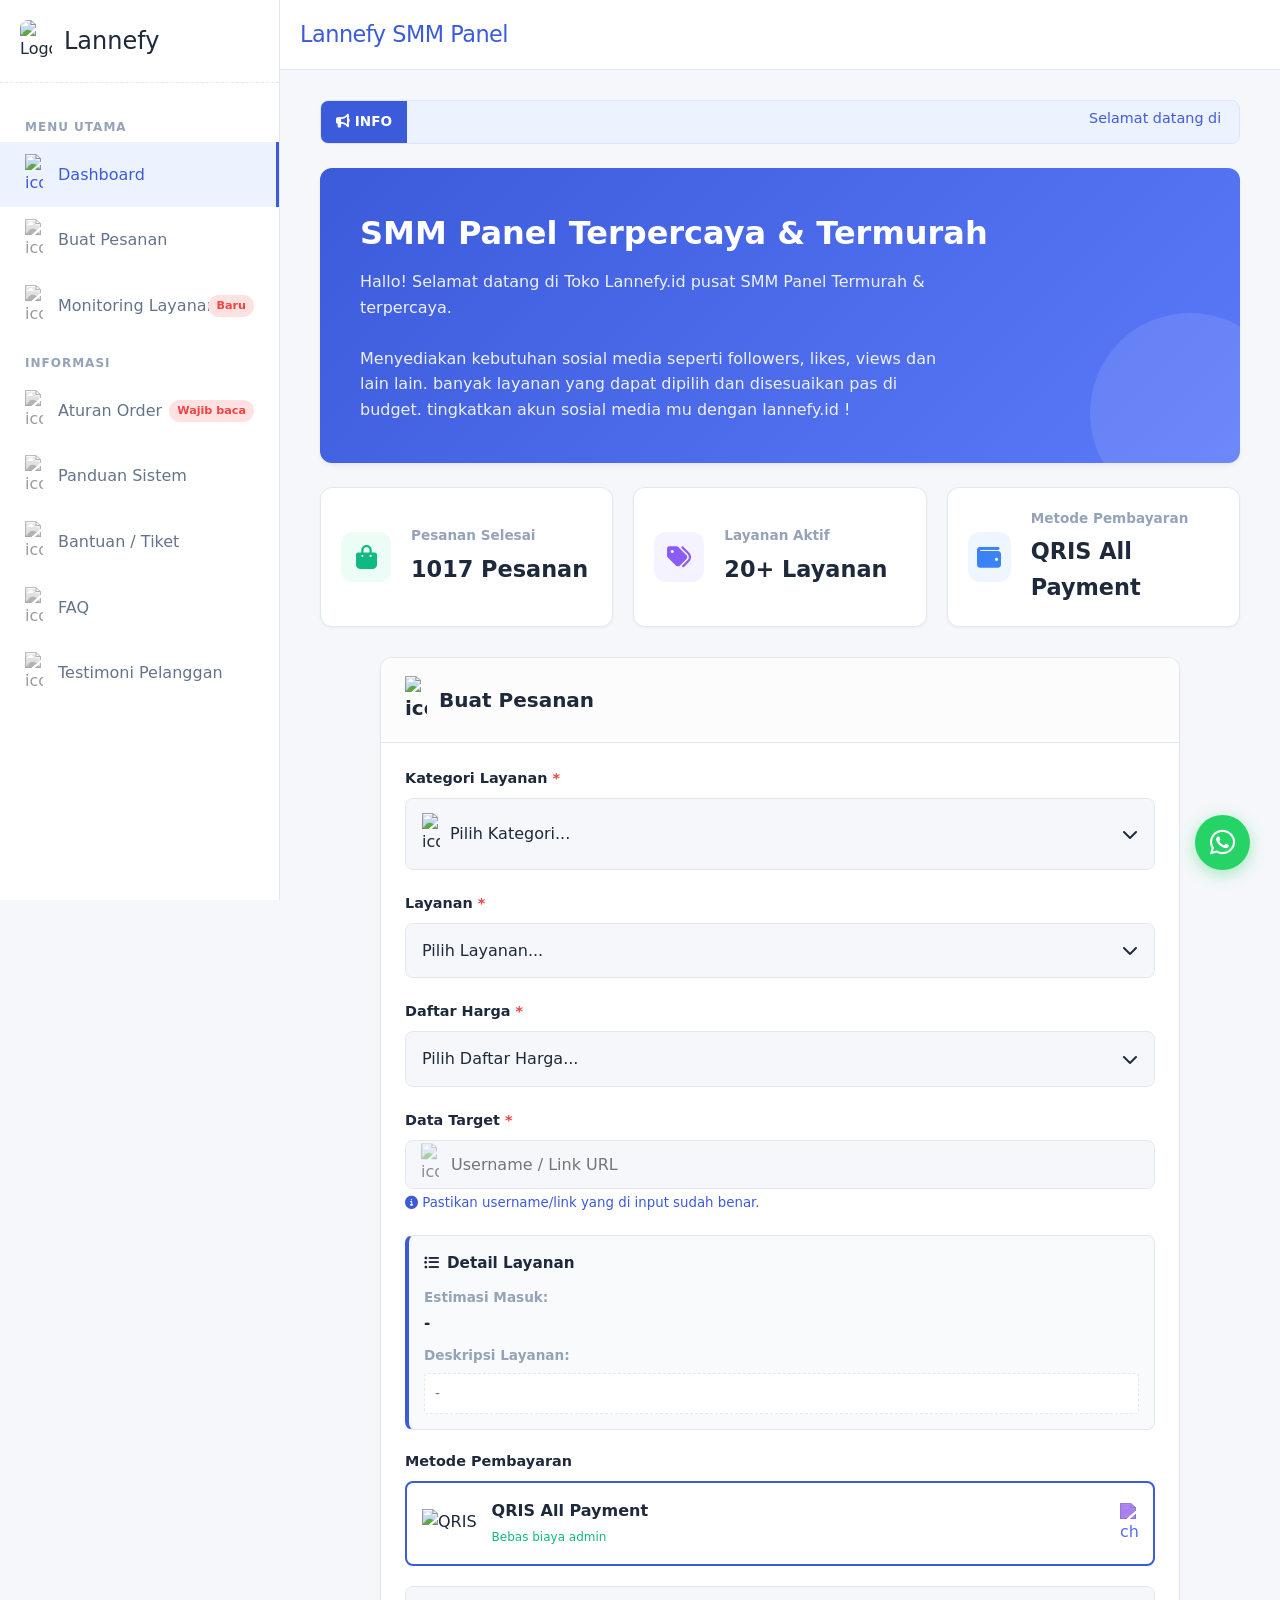
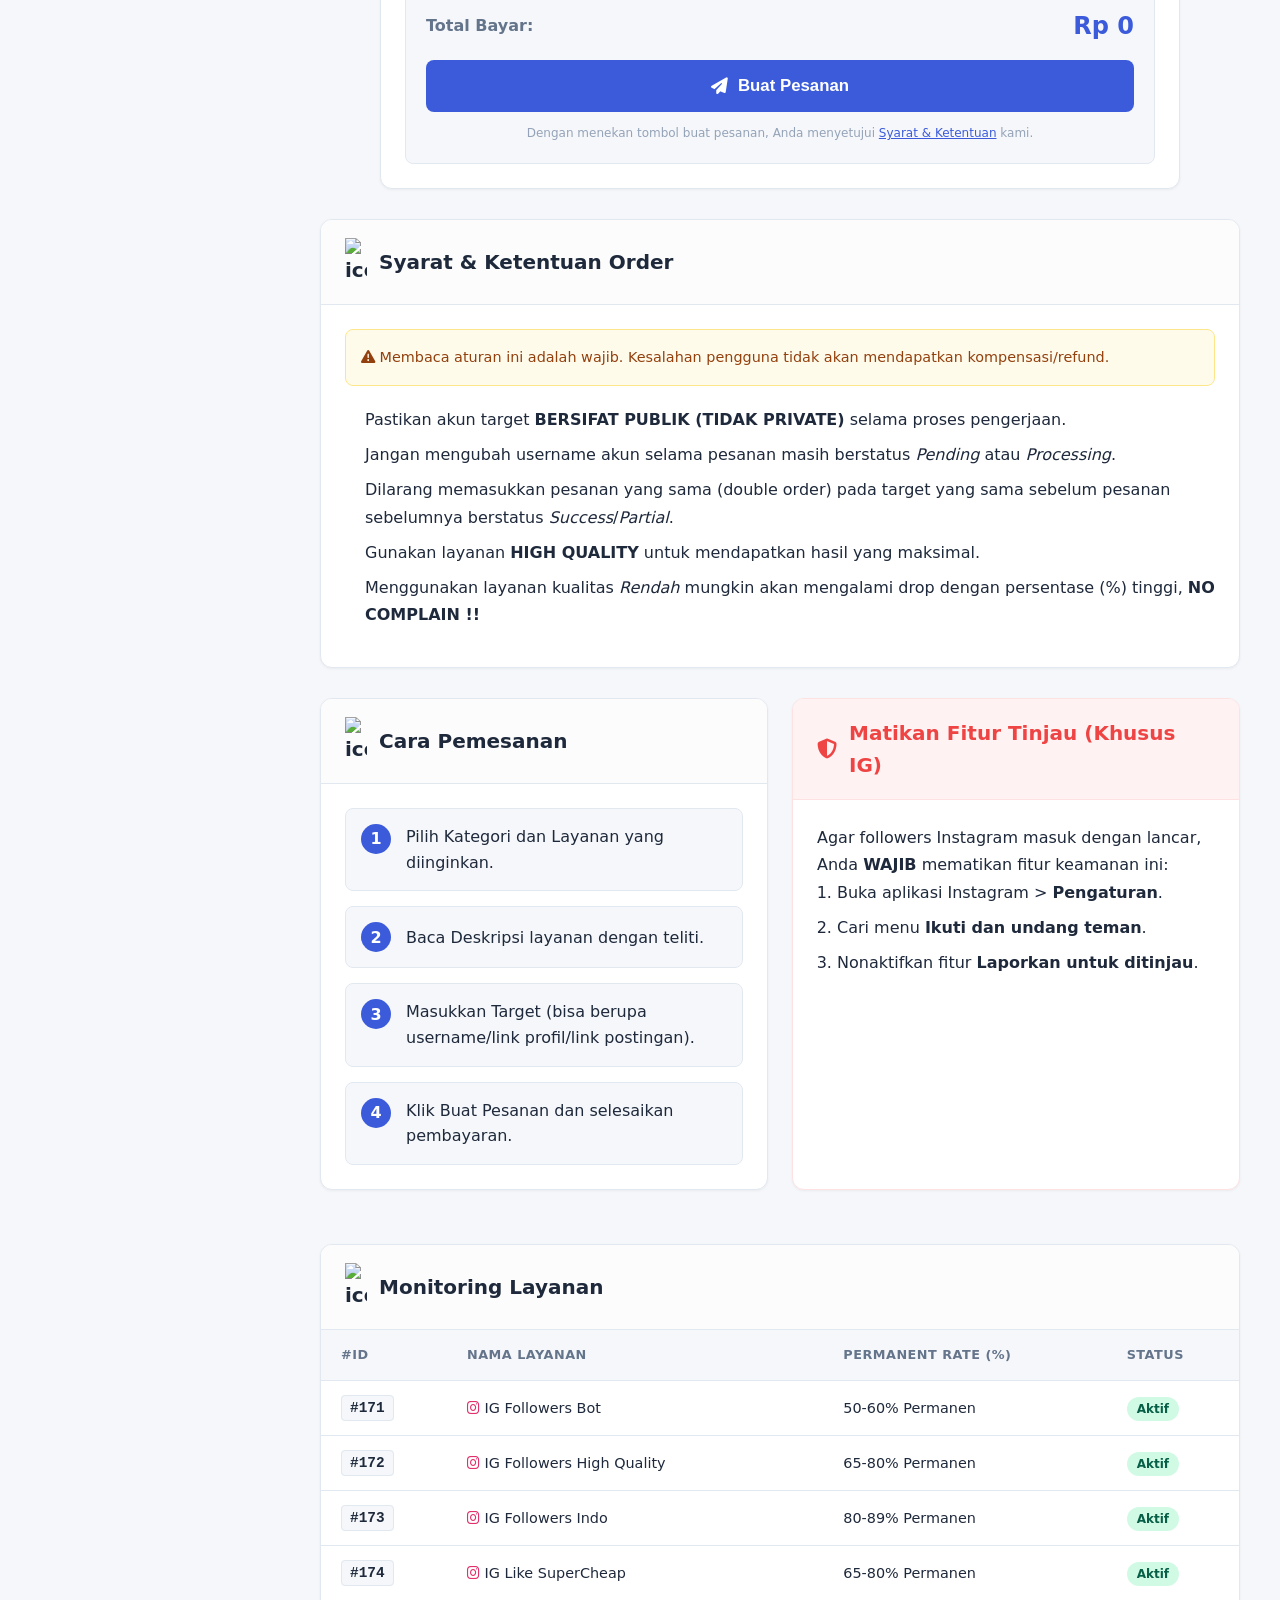
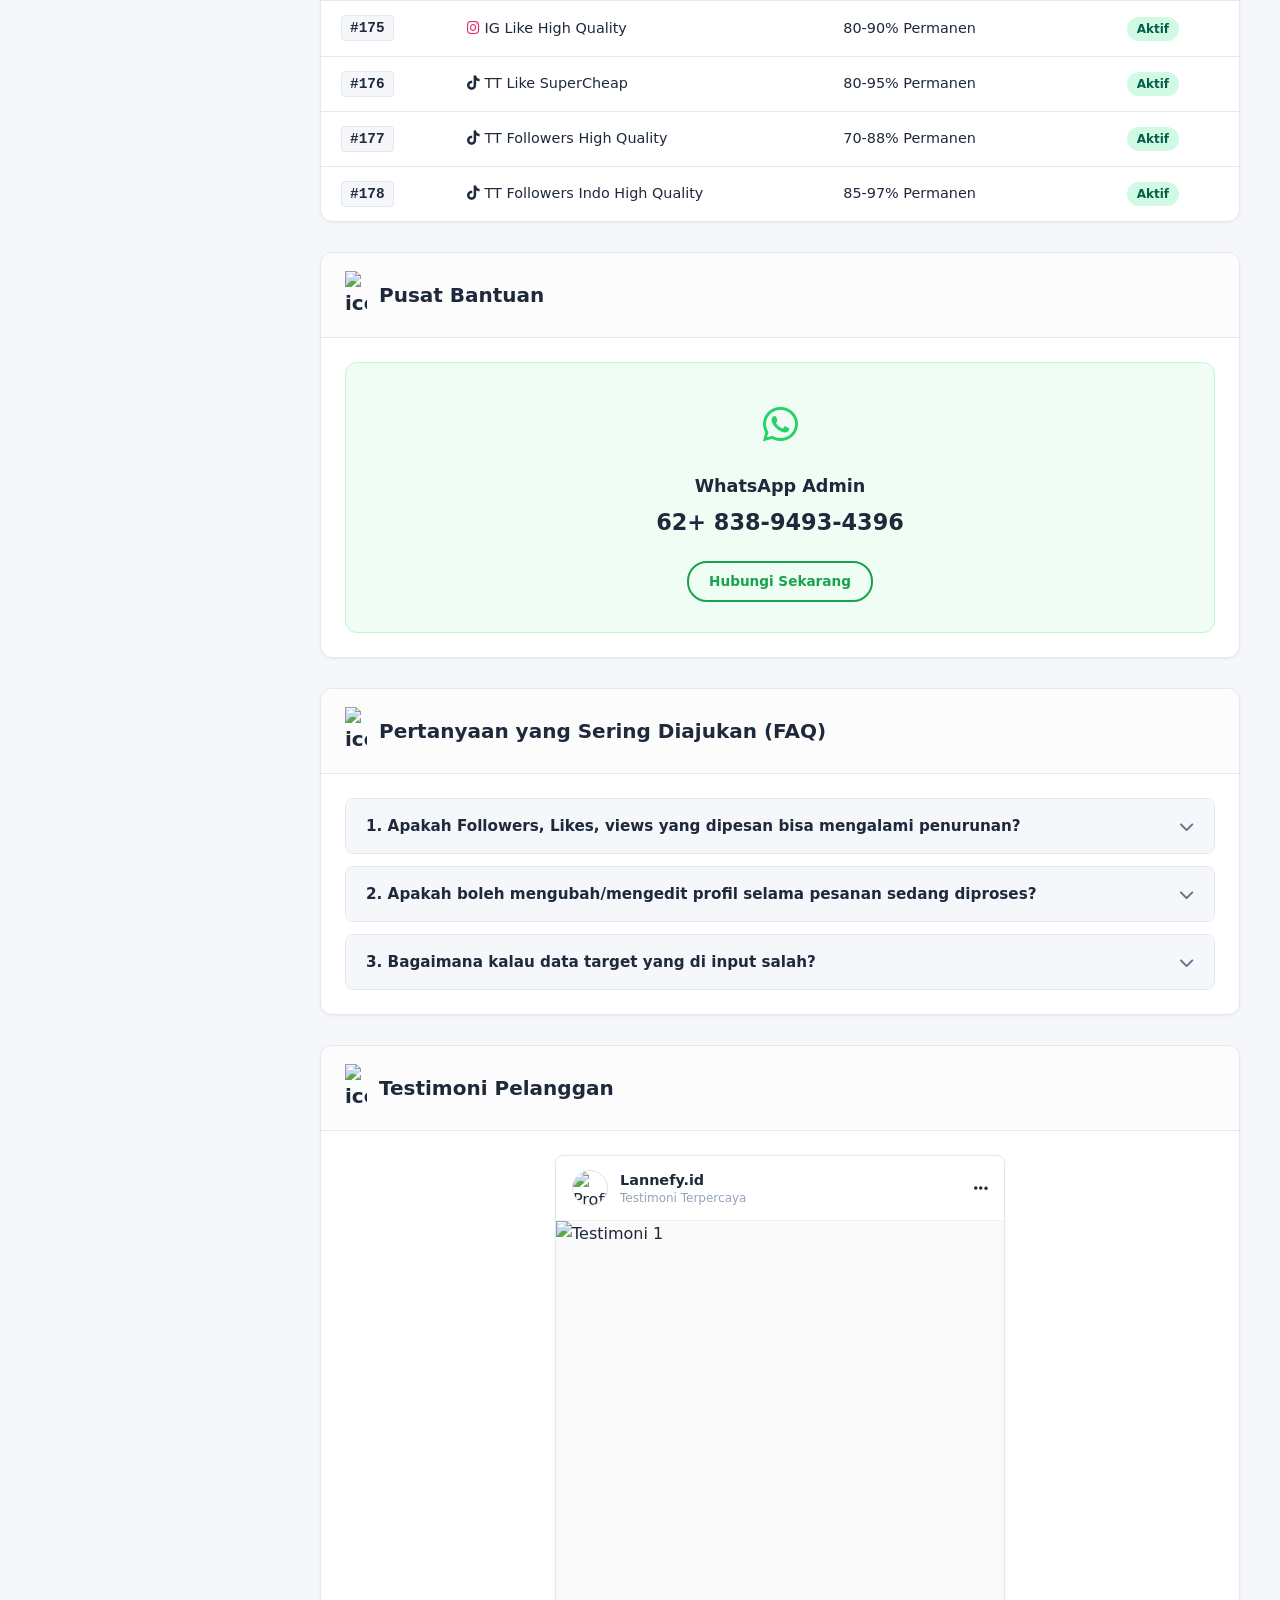
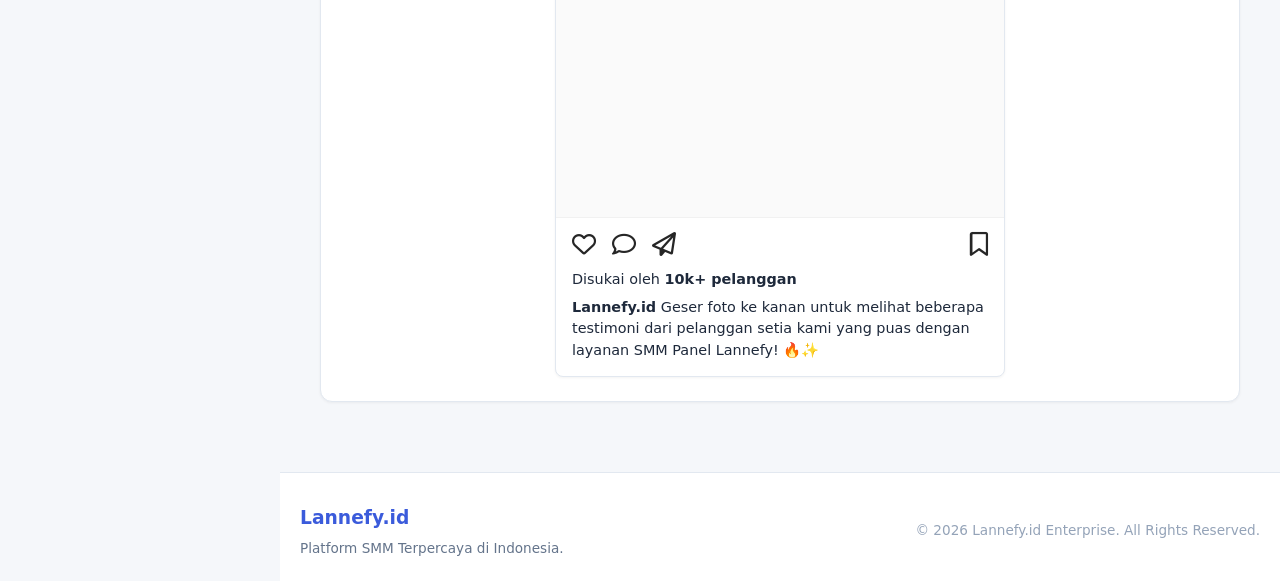
==== index.html @ fb316be9 "Add files via upload" ====
<!DOCTYPE html>
<html lang="id">
<head>
    <meta charset="UTF-8">
    <meta name="viewport" content="width=device-width, initial-scale=1.0">
    
    <title>Lannefy.id — SMM Panel Termurah & Tercepat untuk Social Media</title>
    <meta name="title" content="Lannefy.id — SMM Panel Termurah & Tercepat untuk Social Media">
    <meta name="description" content="Tingkatkan kredibilitas media sosialmu dengan Lannefy.id. Layanan SMM Panel tercepat dan termurah untuk followers, likes, dan optimasi akun secara instan.">
    <meta name="keywords" content="SMM Panel, Lannefy, Lannefy.id, Beli Followers, Jasa sosmed, jasa tambah followers, SMM murah Indonesia">
    <meta name="robots" content="index, follow">
    <meta name="author" content="Lannefy.id">

    <meta property="og:type" content="website">
    <meta property="og:url" content="https://lannefy.id/">
    <meta property="og:title" content="Lannefy.id — Solusi Optimasi Media Sosial">
    <meta property="og:description" content="Layanan SMM Panel termurah dan tercepat. Proses instan untuk kebutuhan followers dan insight sosial media kamu.">
    <meta property="og:image" content="lannefy.png">

    <meta property="twitter:card" content="summary_large_image">
    <meta property="twitter:url" content="https://lannefy.id/">
    <meta property="twitter:title" content="Lannefy.id — Solusi Optimasi Media Sosial">
    <meta property="twitter:description" content="Layanan SMM Panel termurah dan tercepat untuk followers dan likes.">
    <meta property="twitter:image" content="lannefy.png">

    <link rel="stylesheet" href="css1.css">
    <link rel="stylesheet" href="css2.css">
    <link rel="stylesheet" href="css3.css">
    <link rel="stylesheet" href="css4.css">
    <link rel="stylesheet" href="css5.css">
    <link rel="stylesheet" href="https://cdnjs.cloudflare.com/ajax/libs/font-awesome/6.4.0/css/all.min.css">
    
    <link rel="icon" type="image/png" href="lannefy.png">
</head>
<body>

    <div class="sidebar-overlay" id="sidebarOverlay"></div>
    <div id="toastContainer" class="toast-container"></div>

    <a href="https://wa.me/6283894934396" class="floating-wa" target="_blank">
        <i class="fab fa-whatsapp"></i>
    </a>

    <header class="main-header">
        <div class="header-left">
            <img src="pict/hamburger.png" alt="Menu" class="menu-toggle" id="menuToggle">
            <span class="logo-text">Lannefy SMM Panel</span>
        </div>
        </header>

    <aside class="sidebar" id="sidebar">
        <div class="sidebar-header">
            <div class="brand">
                <img src="pict/logo.png" alt="Logo" class="sidebar-logo">
                <span class="sidebar-title">Lannefy</span>
            </div>
            <button class="close-sidebar" id="closeSidebar">&times;</button>
        </div>
        
        <nav class="sidebar-nav">
            <div class="nav-label">MENU UTAMA</div>
            <ul>
                <li><a href="#dashboard" class="active"><img src="pict/home.png" alt="icon"> Dashboard</a></li>
                <li><a href="#price"><img src="pict/pricelist.png" alt="icon"> Buat Pesanan</a></li>
                <li><a href="#monitor"><img src="pict/monitor.png" alt="icon"> Monitoring Layanan<span class="nav-badge new">Baru</span> </a></li>
            </ul>
            
            <div class="nav-label">INFORMASI</div>
            <ul>
                <li><a href="#aturan"><img src="pict/aturan.png" alt="icon"> Aturan Order  <span class="nav-badge new">Wajib baca</span></a></li>
                <li><a href="#panduan"><img src="pict/panduan.png" alt="icon"> Panduan Sistem</a></li>
                <li><a href="#kontak"><img src="pict/kontak.png" alt="icon"> Bantuan / Tiket</a></li>
                <li><a href="#faq"><img src="pict/faq.png" alt="icon"> FAQ</a></li>
<li><a href="#testi"><img src="pict/testi.png" alt="icon"> Testimoni Pelanggan</a></li>

            </ul>
        </nav>
    </aside>

    <main class="main-container">

        <section id="dashboard" class="content-section card-appear">
            <div class="news-ticker">
                <div class="ticker-label"><i class="fas fa-bullhorn"></i> INFO</div>
                <div class="ticker-content">
                    <marquee behavior="scroll" direction="left" scrollamount="5">
                        Selamat datang di Lannefy.id! Pusat SMM Panel dengan harga termurah dan kualitas terbaik!
                    </marquee>
                </div>
            </div>

            <div class="hero-dashboard">
                <div class="hero-text">
                    <h1>SMM Panel Terpercaya & Termurah</h1>
                    <p>Hallo! Selamat datang di Toko Lannefy.id pusat SMM Panel Termurah & terpercaya.</p>
                    <br>
                        <p> Menyediakan kebutuhan sosial media seperti followers, likes, views dan lain lain. banyak layanan yang dapat dipilih dan disesuaikan pas di budget. tingkatkan akun sosial media mu dengan lannefy.id ! 
                    </p>
                </div>
            </div>

            <div class="dashboard-stats">
                <div class="stat-card green">
                    <div class="stat-icon"><i class="fas fa-shopping-bag"></i></div>
                    <div class="stat-info"><p>Pesanan Selesai</p><h3>1017 Pesanan</h3></div>
                </div>
                <div class="stat-card purple">
                    <div class="stat-icon"><i class="fas fa-tags"></i></div>
                    <div class="stat-info"><p>Layanan Aktif</p><h3>20+ Layanan</h3></div>
                </div>
                                <div class="stat-card blue">
                    <div class="stat-icon"><i class="fas fa-wallet"></i></div>
                    <div class="stat-info"><p>Metode Pembayaran</p><h3>QRIS All Payment</h3></div>
                </div>
            </div>
        </section>

        <section id="price" class="content-section">
            <div class="order-grid">
                <div class="order-form-container card">
                    <div class="card-header">
                        <h2><img src="pict/pricelist.png" alt="icon"> Buat Pesanan</h2>
                    </div>
                    
                    <form id="orderForm" class="card-body">
                        <div class="form-group">
                            <label>Kategori Layanan <span class="required">*</span></label>
                            <div class="custom-dropdown" id="categoryDropdown">
                                <div class="dropdown-selected">
                                    <span><img src="pict/option.png" alt="icon"> Pilih Kategori...</span>
                                    <i class="fas fa-chevron-down"></i>
                                </div>
                                <div class="dropdown-options" id="categoryOptions"></div>
                            </div>
                        </div>

                        <div class="form-group" id="serviceGroup">
                            <label>Layanan <span class="required">*</span></label>
                            <div class="custom-dropdown" id="serviceDropdown">
                                <div class="dropdown-selected">
                                    <span>Pilih Layanan...</span>
                                    <i class="fas fa-chevron-down"></i>
                                </div>
                                <div class="dropdown-options" id="serviceOptions"></div>
                            </div>
                        </div>

                        <div class="form-group" id="packageGroup">
                            <label>Daftar Harga <span class="required">*</span></label>
                            <div class="custom-dropdown" id="packageDropdown">
                                <div class="dropdown-selected">
                                    <span>Pilih Daftar Harga...</span>
                                    <i class="fas fa-chevron-down"></i>
                                </div>
                                <div class="dropdown-options" id="packageOptions"></div>
                            </div>
                        </div>

                        <div class="form-group" id="targetGroup">
                            <label>Data Target <span class="required">*</span></label>
                            <div class="input-icon-wrapper">
                                <img src="pict/username.png" alt="icon">
                                <input type="text" id="targetInput" placeholder="Username / Link URL" autocomplete="off">
                            </div>
                            <small class="helper-text text-primary"><i class="fas fa-info-circle"></i> Pastikan username/link yang di input sudah benar.</small>
                        </div>

                        <div class="service-info-box" id="serviceInfoBox">
                            <h4><i class="fas fa-list-ul"></i> Detail Layanan</h4>
                            <div class="info-grid">
                                <div class="info-item full-width"><span>Estimasi Masuk:</span> <strong id="infoEst">-</strong></div>
                                <div class="info-item full-width">
                                    <span>Deskripsi Layanan:</span>
                                    <p id="infoDesc">-</p>
                                </div>
                            </div>
                        </div>

                        <div class="form-group" id="paymentGroup">
                            <label>Metode Pembayaran</label>
                            <div class="payment-method selected">
                                <div class="pm-left">
                                    <img src="pict/qris.png" alt="QRIS" class="qris-logo">
                                    <div>
                                        <span class="pm-title">QRIS All Payment</span>
                                        <span class="pm-desc"> Bebas biaya admin </span>
                                    </div>
                                </div>
                                <img src="pict/cek.png" alt="checked" class="check-icon">
                            </div>
                        </div>

                        <div class="checkout-summary" id="submitGroup">
                            <div class="summary-row">
                                <span>Total Bayar:</span>
                                <h3 id="totalPayText" class="text-primary">Rp 0</h3>
                            </div>
                            <button type="submit" class="btn-primary mt-15">
                                <i class="fas fa-paper-plane"></i> Buat Pesanan
                            </button>
                            <p class="agreement-text">Dengan menekan tombol buat pesanan, Anda menyetujui <a href="#aturan">Syarat & Ketentuan</a> kami.</p>
                        </div>
                    </form>
                </div>
            </div>
        </section>


        <section id="aturan" class="content-section">
            <div class="card">
                <div class="card-header">
                    <h2><img src="pict/aturan.png" alt="icon"> Syarat & Ketentuan Order</h2>
                </div>
                <div class="card-body content-typography">
                    <div class="alert alert-warning">
                        <i class="fas fa-exclamation-triangle"></i> Membaca aturan ini adalah wajib. Kesalahan pengguna tidak akan mendapatkan kompensasi/refund.
                    </div>
                    <ul>
                        <li>Pastikan akun target <strong>BERSIFAT PUBLIK (TIDAK PRIVATE)</strong> selama proses pengerjaan.</li>
                        <li>Jangan mengubah username akun selama pesanan masih berstatus <em>Pending</em> atau <em>Processing</em>.</li>
                        <li>Dilarang memasukkan pesanan yang sama (double order) pada target yang sama sebelum pesanan sebelumnya berstatus <em>Success</em>/<em>Partial</em>.</li>
                        <li>Gunakan layanan <strong>HIGH QUALITY</strong> untuk mendapatkan hasil yang maksimal.</li>
                        <li>Menggunakan layanan kualitas <em>Rendah</em> mungkin akan mengalami drop dengan persentase (%) tinggi, <strong>NO COMPLAIN !!</strong></li>
                    </ul>
                </div>
            </div>
        </section>

        <section id="panduan" class="content-section">
            <div class="grid-2">
                <div class="card">
                    <div class="card-header"><h2><img src="pict/panduan.png" alt="icon"> Cara Pemesanan</h2></div>
                    <div class="card-body steps-timeline">
                        <div class="step-item"><div class="step-num">1</div><div class="step-text">Pilih Kategori dan Layanan yang diinginkan.</div></div>
                        <div class="step-item"><div class="step-num">2</div><div class="step-text">Baca Deskripsi layanan dengan teliti.</div></div>
                        <div class="step-item"><div class="step-num">3</div><div class="step-text">Masukkan Target (bisa berupa username/link profil/link postingan).</div></div>
                        <div class="step-item"><div class="step-num">4</div><div class="step-text">Klik Buat Pesanan dan selesaikan pembayaran.</div></div>
                    </div>
                </div>

                <div class="card border-danger">
                    <div class="card-header bg-danger-light"><h2 class="text-danger"><i class="fas fa-shield-alt"></i> Matikan Fitur Tinjau (Khusus IG)</h2></div>
                    <div class="card-body content-typography">
                        <p>Agar followers Instagram masuk dengan lancar, Anda <strong>WAJIB</strong> mematikan fitur keamanan ini:</p>
                        <ol>
                            <li>Buka aplikasi Instagram > <strong>Pengaturan</strong>.</li>
                            <li>Cari menu <strong>Ikuti dan undang teman</strong>.</li>
                            <li>Nonaktifkan fitur <strong>Laporkan untuk ditinjau</strong>.</li>
                        </ol>
                    </div>
                </div>
            </div>
        </section>

        <section id="monitor" class="content-section">
            <div class="card table-card">
                <div class="card-header flex-between">
                    <h2><img src="pict/monitor.png" alt="icon"> Monitoring Layanan</h2>
                </div>
                <div class="table-responsive">
                    <table class="table-modern">
                        <thead>
                            <tr><th>#ID</th><th>Nama Layanan</th><th>Permanent Rate (%)</th><th>Status</th></tr>
                        </thead>
                        <tbody>
                            <tr><td><span class="badge-id">#171</span></td><td><i class="fab fa-instagram text-pink"></i> IG Followers Bot</td><td>50-60% Permanen </td><td><span class="badge bg-success">Aktif</span></td></tr>
                            <tr><td><span class="badge-id">#172</span></td><td><i class="fab fa-instagram text-pink"></i> IG Followers High Quality</td><td>65-80% Permanen</td><td><span class="badge bg-success">Aktif</span></td></tr>
                             <tr><td><span class="badge-id">#173</span></td><td><i class="fab fa-instagram text-pink"></i> IG Followers Indo</td><td>80-89% Permanen</td><td><span class="badge bg-success">Aktif</span></td></tr>
                             <tr><td><span class="badge-id">#174</span></td><td><i class="fab fa-instagram text-pink"></i> IG Like SuperCheap</td><td>65-80% Permanen</td><td><span class="badge bg-success">Aktif</span></td></tr>
                             <tr><td><span class="badge-id">#175</span></td><td><i class="fab fa-instagram text-pink"></i> IG Like High Quality</td><td>80-90% Permanen</td><td><span class="badge bg-success">Aktif</span></td></tr>
                            
                             <tr><td><span class="badge-id">#176</span></td><td><i class="fab fa-tiktok text-dark"></i> TT Like SuperCheap</td><td>80-95% Permanen</td><td><span class="badge bg-success">Aktif</span></td></tr>
                            <tr><td><span class="badge-id">#177</span></td><td><i class="fab fa-tiktok text-dark"></i> TT Followers High Quality</td><td>70-88% Permanen</td><td><span class="badge bg-success">Aktif</span></td></tr>
                            <tr><td><span class="badge-id">#178</span></td><td><i class="fab fa-tiktok text-dark"></i> TT Followers Indo High Quality</td><td>85-97% Permanen</td><td><span class="badge bg-success">Aktif</span></td></tr>
                            
                        </tbody>
                    </table>
                </div>
            </div>
        </section>

        <section id="kontak" class="content-section">
            <div class="card">
                <div class="card-header"><h2><img src="pict/kontak.png" alt="icon"> Pusat Bantuan</h2></div>
                <div class="card-body">
                    <div class="contact-grid">
                        <div class="contact-box wa-box">
                            <div class="icon"><i class="fab fa-whatsapp"></i></div>
                            <h3>WhatsApp Admin</h3>
                            <h2>62+ 838-9493-4396</h2>
                            <a href="https://wa.me/6283894934396" target="_blank" class="btn-outline">Hubungi Sekarang</a>
                        </div>
                    </div>
                </div>
            </div>
        </section>
        
                <section id="faq" class="content-section">
            <div class="card">
                <div class="card-header">
                    <h2><img src="pict/faq.png" alt="icon"> Pertanyaan yang Sering Diajukan (FAQ)</h2>
                </div>
                <div class="card-body">
                    <div class="accordion-container">
                        <div class="accordion-item">
                            <button class="accordion-header">
                                <span>1. Apakah Followers, Likes, views yang dipesan bisa mengalami penurunan?</span>
                                <i class="fas fa-chevron-down"></i>
                            </button>
                            <div class="accordion-content">
                                <p>Ya, tingkat penurunan dapat dilihat di deskripsi layanan. semakin rendah kualitasnya semakin cepat/banyak nurun nya. gunakan layanan <strong>Indo</strong> untuk meminimalisir penurunan. persentase permanen followers indo = 89-95% (Tinggi)</p>
                            </div>
                        </div>
                        <div class="accordion-item">
                            <button class="accordion-header">
                                <span>2. Apakah boleh mengubah/mengedit profil selama pesanan sedang diproses?</span>
                                <i class="fas fa-chevron-down"></i>
                            </button>
                            <div class="accordion-content">
                                <p>Tidak boleh, selama pesanan sedang di proses tidak boleh mengubah apapun yang terdapat pada profil akun, mencakup seperti : username/nama, bio, foto profil, dll.</p>
                            </div>
                        </div>
                        <div class="accordion-item">
                            <button class="accordion-header">
                                <span>3. Bagaimana kalau data target yang di input salah?</span>
                                <i class="fas fa-chevron-down"></i>
                            </button>
                            <div class="accordion-content">
                                <p>Pesanan akan dianggap selesai dan tidak ada refund jika kesalahan dari pihak pembeli, No Complain.</p>
                            </div>
                        </div>
                    </div>
                </div>
            </div>
        </section>

        <section id="testi" class="content-section">
            <div class="card">
                <div class="card-header">
                    <h2><img src="pict/testi.png" alt="icon"> Testimoni Pelanggan</h2>
                </div>
                <div class="card-body">
                    <div class="ig-post-container">
                        <div class="ig-post-header">
                            <img src="pict/logo.png" alt="Profile" class="ig-profile-pic">
                            <div class="ig-user-info">
                                <span class="ig-username">Lannefy.id</span>
                                <span class="ig-location">Testimoni Terpercaya</span>
                            </div>
                            <i class="fas fa-ellipsis-h ig-more-options"></i>
                        </div>
                        
                        <div class="ig-slider-wrapper">
                            <div class="ig-slider">
                                <img src="pict/testi1.png" alt="Testimoni 1" class="ig-slide-img">
                                <img src="pict/testi2.png" alt="Testimoni 2" class="ig-slide-img">
                                <img src="pict/testi3.png" alt="Testimoni 3" class="ig-slide-img">
                                <img src="pict/testi4.png" alt="Testimoni 4" class="ig-slide-img">
                                <img src="pict/testi5.png" alt="Testimoni 5" class="ig-slide-img">
                                <img src="pict/testi6.png" alt="Testimoni 6" class="ig-slide-img">
                                <img src="pict/testi7.png" alt="Testimoni 7" class="ig-slide-img">
                                <img src="pict/testi8.png" alt="Testimoni 8" class="ig-slide-img">
                                <img src="pict/testi9.png" alt="Testimoni 9" class="ig-slide-img">
                                <img src="pict/testi10.png" alt="Testimoni 10" class="ig-slide-img">
                            </div>
                            <button class="ig-nav-btn prev-btn"><i class="fas fa-chevron-left"></i></button>
                            <button class="ig-nav-btn next-btn"><i class="fas fa-chevron-right"></i></button>
                        </div>
                        
                        <div class="ig-post-footer">
                            <div class="ig-actions">
                                <div class="ig-actions-left">
                                    <i class="far fa-heart"></i>
                                    <i class="far fa-comment"></i>
                                    <i class="far fa-paper-plane"></i>
                                </div>
                                <i class="far fa-bookmark"></i>
                            </div>
                            <div class="ig-likes">Disukai oleh <strong>10k+ pelanggan</strong></div>
                            <div class="ig-caption">
                                <strong>Lannefy.id</strong> Geser foto ke kanan untuk melihat beberapa testimoni dari pelanggan setia kami yang puas dengan layanan SMM Panel Lannefy! 🔥✨
                            </div>
                        </div>
                    </div>
                </div>
            </div>
        </section>


    </main>

    <footer class="main-footer">
        <div class="footer-inner">
            <div class="footer-brand">
                <h3>Lannefy.id</h3>
                <p>Platform SMM Terpercaya di Indonesia.</p>
            </div>
            <div class="footer-copy">&copy; 2026 Lannefy.id Enterprise. All Rights Reserved.</div>
        </div>
    </footer>

    <div class="modal-overlay" id="orderModal">
        <div class="modal-card card-appear">
            <div class="modal-icon processing"><i class="fas fa-cogs fa-spin"></i></div>
            <h3>Mengalihkan ke halaman pembayaran</h3>
            <p class="modal-desc">Pesanan sedang dibuat, mohon tunggu...</p>
            <div class="progress-wrap">
                <div class="progress-bar-container"><div class="progress-bar-fill" id="progressBar"></div></div>
                <div class="progress-info">
                    <span id="progressText" class="text-danger fw-bold">Menginisialisasi...</span>
                    <span id="progressPercent" class="fw-bold">0%</span>
                </div>
            </div>
        </div>
    </div>

    <script src="price.js"></script>
    <script src="script.js"></script>
</body>
</html>
---- css1.css ----
/* css1.css - Foundation & Professional Variables (Force Light) */

@font-face { font-family: 'BagusFont'; src: url('font/bagus.otf'); font-weight: 400; }
@font-face { font-family: 'EstetikFont'; src: url('font/estetik.otf'); font-weight: 700; }

:root {
    /* Color Palette - SMM Pro Dashboard */
    --bg-main: #F5F7FA;
    --bg-card: #FFFFFF;
    --primary: #3B5BDB; /* Royal Blue */
    --primary-hover: #364FC7;
    --primary-light: #EDF2FF;
    --secondary: #64748B;
    --text-dark: #1E293B;
    --text-muted: #94A3B8;
    --border-color: #E2E8F0;
    
    --success: #10B981;
    --success-light: #D1FAE5;
    --warning: #F59E0B;
    --danger: #EF4444;
    --danger-light: #FEE2E2;
    
    --shadow-sm: 0 1px 3px rgba(0,0,0,0.05);
    --shadow-md: 0 4px 6px -1px rgba(0,0,0,0.05), 0 2px 4px -1px rgba(0,0,0,0.03);
    --shadow-lg: 0 10px 15px -3px rgba(0,0,0,0.05);
    
    --radius-sm: 8px;
    --radius-md: 12px;
    --radius-lg: 20px;
    
    --font-base: 'BagusFont', system-ui, sans-serif;
    --font-head: 'EstetikFont', system-ui, sans-serif;
    --transition: all 0.25s cubic-bezier(0.4, 0, 0.2, 1);
}

/* Force Light Mode */
@media (prefers-color-scheme: dark) {
    :root {
        --bg-main: #F5F7FA; --bg-card: #FFFFFF; --text-dark: #1E293B;
    }
}

* { margin: 0; padding: 0; box-sizing: border-box; }
html { scroll-behavior: smooth; }
body {
    font-family: var(--font-base);
    background-color: var(--bg-main);
    color: var(--text-dark);
    line-height: 1.6;
    overflow-x: hidden;
}

h1, h2, h3, h4 { font-family: var(--font-head); font-weight: 700; }
a { text-decoration: none; color: inherit; transition: var(--transition); }
ul { list-style: none; }

.hidden { display: none !important; }
.fw-bold { font-weight: bold; }
.text-primary { color: var(--primary); }
.text-danger { color: var(--danger); }
.text-success { color: var(--success); }
.text-muted { color: var(--text-muted); }
.mt-10 { margin-top: 10px; }
.mt-15 { margin-top: 15px; }

/* Global Card Component */
.card {
    background: var(--bg-card);
    border-radius: var(--radius-md);
    box-shadow: var(--shadow-sm);
    border: 1px solid var(--border-color);
    margin-bottom: 24px;
    overflow: hidden;
}
.card-header {
    padding: 18px 24px;
    border-bottom: 1px solid var(--border-color);
    background-color: #fcfcfc;
}
.card-header h2 {
    font-size: 1.25rem;
    display: flex;
    align-items: center;
    gap: 12px;
    margin: 0;
}
.card-header h2 img { width: 22px; }
.card-body { padding: 24px; }
.flex-between { display: flex; justify-content: space-between; align-items: center; }

/* Utility Grid */
.grid-2 { display: grid; grid-template-columns: 1fr; gap: 24px; }
@media(min-width: 992px) { .grid-2 { grid-template-columns: 1fr 1fr; } }
---- css2.css ----
/* css2.css - Header & Sidebar (CLEAN VERSION) */

.main-header {
    position: fixed;
    top: 0; left: 0; right: 0;
    height: 70px;
    background: rgba(255, 255, 255, 0.95);
    backdrop-filter: blur(8px);
    border-bottom: 1px solid var(--border-color);
    display: flex;
    justify-content: space-between;
    align-items: center;
    padding: 0 20px;
    z-index: 1000;
}

.header-left { display: flex; align-items: center; gap: 15px; }
.menu-toggle { width: 24px; cursor: pointer; }
.logo-text { font-family: var(--font-head); font-size: 1.4rem; color: var(--primary); letter-spacing: -0.5px;}

/* Sidebar Pro */
.sidebar {
    position: fixed; top: 0; left: -280px; width: 280px; height: 100vh;
    background: var(--bg-card); border-right: 1px solid var(--border-color);
    z-index: 1001; transition: var(--transition);
    display: flex; flex-direction: column; overflow-y: auto;
}
.sidebar.open { left: 0; box-shadow: var(--shadow-lg); }
.sidebar-header { padding: 20px; display: flex; justify-content: space-between; align-items: center; border-bottom: 1px dashed var(--border-color); margin-bottom: 10px; }
.brand { display: flex; align-items: center; gap: 12px; }
.sidebar-logo { width: 32px; border-radius: 8px; }
.sidebar-title { font-family: var(--font-head); font-size: 1.5rem; color: var(--text-dark); }
.close-sidebar { background: none; border: none; font-size: 1.5rem; color: var(--text-muted); cursor: pointer; }

.sidebar-nav { padding: 10px 0 30px; }
.nav-label { font-size: 0.75rem; color: var(--text-muted); font-weight: bold; padding: 15px 25px 5px; letter-spacing: 1px; }
.sidebar-nav ul li a {
    display: flex; align-items: center; padding: 12px 25px;
    color: var(--secondary); font-weight: 500; position: relative;
}
.sidebar-nav ul li a img { width: 18px; margin-right: 15px; filter: grayscale(100%); opacity: 0.7; transition: var(--transition); }
.sidebar-nav ul li a:hover, .sidebar-nav ul li a.active { color: var(--primary); background: var(--primary-light); border-right: 3px solid var(--primary); }
.sidebar-nav ul li a:hover img, .sidebar-nav ul li a.active img { filter: grayscale(0%); opacity: 1; }

.nav-badge { position: absolute; right: 25px; font-size: 0.7rem; padding: 2px 8px; border-radius: 12px; font-weight: bold; }
.nav-badge.new { background: var(--danger-light); color: var(--danger); }

/* Desktop Mode */
@media(min-width: 1025px) {
    .sidebar { left: 0; }
    .main-header { padding-left: 300px; }
    .menu-toggle, .close-sidebar { display: none; }
    .main-container { margin-left: 280px; }
}
---- css3.css ----
/* css3.css - Dashboard & Form (REVISI DROPDOWN) */

.main-container { padding: 90px 20px 40px; }
@media(min-width: 1025px) { .main-container { padding: 100px 40px 40px; } }
.content-section { margin-bottom: 30px; scroll-margin-top: 90px; }

/* News Ticker & Hero (Sama) */
.news-ticker { display: flex; align-items: center; background: var(--primary-light); border-radius: var(--radius-sm); overflow: hidden; margin-bottom: 24px; border: 1px solid #DCE4FF; }
.ticker-label { background: var(--primary); color: white; padding: 10px 15px; font-weight: bold; font-size: 0.85rem; white-space: nowrap; }
.ticker-content { flex: 1; padding: 0 15px; color: var(--primary); font-size: 0.9rem; font-weight: 500; }
.hero-dashboard { background: linear-gradient(135deg, var(--primary), #5B7AFA); border-radius: var(--radius-md); padding: 40px; color: white; margin-bottom: 24px; box-shadow: var(--shadow-md); position: relative; overflow: hidden; }
.hero-dashboard::after { content: ''; position: absolute; right: -50px; bottom: -50px; width: 200px; height: 200px; background: rgba(255,255,255,0.1); border-radius: 50%; }
.hero-text h1 { font-size: 2rem; margin-bottom: 10px; }
.hero-text p { opacity: 0.9; max-width: 600px; font-size: 1rem; }

/* Stats Grid (Sama) */
.dashboard-stats { display: grid; grid-template-columns: repeat(auto-fit, minmax(240px, 1fr)); gap: 20px; }
.stat-card { background: var(--bg-card); padding: 20px; border-radius: var(--radius-md); display: flex; align-items: center; gap: 20px; border: 1px solid var(--border-color); box-shadow: var(--shadow-sm); transition: var(--transition); }
.stat-card:hover { transform: translateY(-3px); box-shadow: var(--shadow-md); }
.stat-icon { width: 50px; height: 50px; border-radius: 12px; display: flex; justify-content: center; align-items: center; font-size: 1.5rem; }
.stat-card.blue .stat-icon { background: #EFF6FF; color: #3B82F6; }
.stat-card.green .stat-icon { background: #ECFDF5; color: #10B981; }
.stat-card.purple .stat-icon { background: #F5F3FF; color: #8B5CF6; }
.stat-info p { font-size: 0.85rem; color: var(--text-muted); font-weight: bold; margin-bottom: 5px; }
.stat-info h3 { font-size: 1.4rem; color: var(--text-dark); }

/* FORM ORDER UI */
.order-form-container { max-width: 800px; margin: 0 auto; }
.form-group { margin-bottom: 20px; }
.form-group label { display: block; font-weight: 600; margin-bottom: 8px; font-size: 0.9rem; color: var(--text-dark); }
.required { color: var(--danger); }

/* Dropdown SaaS Style (REVISI: MENGGESER KE BAWAH) */
.custom-dropdown { position: relative; }
.dropdown-selected {
    background: var(--bg-main); border: 1px solid var(--border-color); padding: 14px 16px;
    border-radius: var(--radius-sm); display: flex; justify-content: space-between; align-items: center;
    cursor: pointer; transition: var(--transition); font-weight: 500;
}
.dropdown-selected:hover, .custom-dropdown.open .dropdown-selected { border-color: var(--primary); box-shadow: 0 0 0 3px var(--primary-light); background: #fff; }
.dropdown-selected span { display: flex; align-items: center; gap: 10px; }
.dropdown-selected img { width: 18px; }

/* REVISI UTAMA CSS3: Hapus position absolute, gunakan max-height transition */
.dropdown-options {
    width: 100%;
    background: var(--bg-card); 
    border: 1px solid transparent; 
    border-radius: var(--radius-sm);
    max-height: 0; /* Mulai dari 0 */
    overflow: hidden; /* Sembunyikan isinya saat tertutup */
    opacity: 0;
    transition: max-height 0.35s ease, opacity 0.3s ease, margin 0.3s ease, border-color 0.3s ease;
    margin-top: 0;
}
.custom-dropdown.open .dropdown-options {
    max-height: 300px; /* Buka kebawah (sesuaikan jika daftar sangat panjang) */
    overflow-y: auto;
    opacity: 1;
    border-color: var(--border-color);
    margin-top: 8px;
    margin-bottom: 15px; /* Menggeser elemen dibawahnya */
}

.option-item { padding: 12px 16px; display: flex; justify-content: space-between; align-items: center; cursor: pointer; border-bottom: 1px solid #f1f5f9; }
.option-item:hover { background: var(--bg-main); }
.option-content span { 
    display: flex; 
    align-items: center; 
    gap: 10px; 
    font-size: 0.95rem; 
    
    /* Tambahkan ini agar teks dropdown panjang turun ke bawah */
    word-break: break-word;
    white-space: normal;
    line-height: 1.4;
}

.option-content strong { color: var(--primary); }

/* Input Target (Sama) */
.input-icon-wrapper { position: relative; }
.input-icon-wrapper img { position: absolute; left: 16px; top: 50%; transform: translateY(-50%); width: 18px; opacity: 0.5; }
.input-icon-wrapper input { width: 100%; padding: 14px 16px 14px 45px; border: 1px solid var(--border-color); background: var(--bg-main); border-radius: var(--radius-sm); font-size: 1rem; font-family: var(--font-base); transition: var(--transition); }
.input-icon-wrapper input:focus { background: #fff; border-color: var(--primary); box-shadow: 0 0 0 3px var(--primary-light); }

/* Service Info Box */
.service-info-box { background: #F8FAFC; border: 1px solid #E2E8F0; border-radius: var(--radius-sm); padding: 15px; margin-bottom: 20px; border-left: 4px solid var(--primary); }
.service-info-box h4 { font-size: 0.95rem; margin-bottom: 12px; color: var(--text-dark); display: flex; align-items: center; gap: 8px; }
.info-grid { display: grid; grid-template-columns: 1fr 1fr; gap: 10px; font-size: 0.85rem; }
.info-item { display: flex; flex-direction: column; }
.info-item span { color: var(--text-muted); font-weight: 600; margin-bottom: 2px; }
.info-item strong { color: var(--text-dark); font-size: 0.95rem; }
.full-width { grid-column: 1 / -1; }
.info-item p { background: #fff; padding: 10px; border-radius: 4px; border: 1px dashed var(--border-color); margin-top: 4px; color: var(--secondary); line-height: 1.4; }

/* Payment & Summary */
.payment-method { display: flex; justify-content: space-between; align-items: center; padding: 15px; border: 2px solid var(--primary); border-radius: var(--radius-sm); background: #fff; }
.pm-left { display: flex; align-items: center; gap: 15px; }
.qris-logo { height: 28px; }
.pm-title { display: block; font-weight: bold; color: var(--text-dark); }
.pm-desc { font-size: 0.75rem; color: var(--success); }
.check-icon { width: 18px; filter: invert(34%) sepia(85%) saturate(2469%) hue-rotate(218deg) brightness(96%) contrast(92%); }

.checkout-summary { background: var(--bg-main); padding: 20px; border-radius: var(--radius-sm); border: 1px solid var(--border-color); }
.summary-row { display: flex; justify-content: space-between; align-items: center; margin-bottom: 5px; }
.summary-row span { font-weight: 600; color: var(--secondary); }
.summary-row h3 { font-size: 1.5rem; margin: 0; }
.summary-row.small { border-top: 1px dashed var(--border-color); padding-top: 10px; margin-top: 10px; }
.summary-row.small span:last-child { font-weight: bold; color: var(--text-dark); }

.btn-primary { width: 100%; padding: 16px; background: var(--primary); color: white; border: none; border-radius: var(--radius-sm); font-size: 1.05rem; font-weight: bold; cursor: pointer; transition: var(--transition); display: flex; justify-content: center; align-items: center; gap: 10px; }
.btn-primary:hover { background: var(--primary-hover); transform: translateY(-2px); box-shadow: 0 4px 12px rgba(59, 91, 219, 0.3); }
.agreement-text { text-align: center; font-size: 0.75rem; color: var(--text-muted); margin-top: 12px; }
.agreement-text a { color: var(--primary); text-decoration: underline; }

/* Perbaikan ukuran icon di dalam opsi dropdown */
.option-content img {
    width: 20px;
    height: 20px;
    object-fit: contain;
    flex-shrink: 0; /* Mencegah icon gepeng jika teksnya panjang */
    border-radius: 4px; /* Opsional: agar icon sedikit lebih rapi */
}
---- css4.css ----
/* css4.css - Content, Tables & Contacts */

/* Typography Content */
.content-typography { color: var(--text-dark); line-height: 1.7; }
.content-typography ul, .content-typography ol { padding-left: 20px; margin-bottom: 15px; }
.content-typography li { margin-bottom: 8px; }
.alert { padding: 15px; border-radius: var(--radius-sm); margin-bottom: 20px; font-size: 0.9rem; }
.alert-warning { background: #FFFBEB; border: 1px solid #FDE68A; color: #92400E; }
.border-danger { border-color: var(--danger-light); }
.bg-danger-light { background: #FEF2F2; border-bottom-color: var(--danger-light); }

/* Steps Timeline */
.steps-timeline { display: flex; flex-direction: column; gap: 15px; }
.step-item { display: flex; gap: 15px; background: var(--bg-main); padding: 15px; border-radius: var(--radius-sm); border: 1px solid var(--border-color); }
.step-num {
    width: 30px; height: 30px; background: var(--primary); color: white;
    border-radius: 50%; display: flex; justify-content: center; align-items: center;
    font-weight: bold; flex-shrink: 0;
}
.step-text { font-weight: 500; align-self: center; }

/* Data Table Modern */
.table-card { padding: 0; }
.search-input { padding: 8px 15px; border: 1px solid var(--border-color); border-radius: 20px; font-family: var(--font-base); font-size: 0.85rem; outline: none; }
.search-input:focus { border-color: var(--primary); }

.table-responsive { overflow-x: auto; }
.table-modern { width: 100%; border-collapse: collapse; min-width: 600px; }
.table-modern th { background: var(--bg-main); padding: 15px 20px; text-align: left; font-size: 0.8rem; color: var(--secondary); text-transform: uppercase; letter-spacing: 0.5px; border-bottom: 1px solid var(--border-color); }
.table-modern td { padding: 15px 20px; border-bottom: 1px solid var(--border-color); font-size: 0.9rem; vertical-align: middle; }
.table-modern tr:hover td { background: #f8fafc; }
.table-modern tr:last-child td { border-bottom: none; }

.badge-id { background: var(--bg-main); padding: 4px 8px; border-radius: 4px; font-family: monospace; font-weight: bold; border: 1px solid var(--border-color); }
.badge { padding: 5px 10px; border-radius: 20px; font-size: 0.75rem; font-weight: bold; }
.bg-success { background: var(--success-light); color: #065F46; }
.bg-warning { background: #FEF3C7; color: #92400E; }
.text-pink { color: #E1306C; }

/* Contact Cards */
.contact-grid { display: grid; grid-template-columns: repeat(auto-fit, minmax(250px, 1fr)); gap: 20px; }
.contact-box { padding: 30px 20px; border-radius: var(--radius-md); text-align: center; border: 1px solid transparent; transition: var(--transition); }
.wa-box { background: #F0FDF4; border-color: #BBF7D0; }
.ig-box { background: #FEF2F2; border-color: #FECACA; }
.contact-box .icon { font-size: 2.5rem; margin-bottom: 15px; }
.wa-box .icon { color: #25D366; }
.ig-box .icon { color: #E1306C; }
.contact-box h3 { font-size: 1.1rem; margin-bottom: 5px; }
.contact-box p { font-size: 0.8rem; color: var(--secondary); margin-bottom: 15px; }
.contact-box h2 { font-size: 1.4rem; margin-bottom: 20px; font-family: var(--font-base); }
.btn-outline { display: inline-block; padding: 8px 20px; border-radius: 20px; font-size: 0.85rem; font-weight: bold; border: 2px solid; }
.wa-box .btn-outline { color: #16A34A; border-color: #16A34A; }
.wa-box .btn-outline:hover { background: #16A34A; color: white; }
.ig-box .btn-outline { color: #E1306C; border-color: #E1306C; }
.ig-box .btn-outline:hover { background: #E1306C; color: white; }

/* Footer */
.main-footer { background: white; border-top: 1px solid var(--border-color); margin-top: auto; padding: 30px 20px; }
.footer-inner { max-width: 1000px; margin: 0 auto; display: flex; justify-content: space-between; align-items: center; flex-wrap: wrap; gap: 15px; }
.footer-brand h3 { color: var(--primary); margin-bottom: 5px; }
.footer-brand p { font-size: 0.85rem; color: var(--secondary); }
.footer-copy { font-size: 0.85rem; color: var(--text-muted); }
@media(min-width: 1025px) { .main-footer { margin-left: 280px; } }


/* =========================================
   FAQ ACCORDION STYLE
   ========================================= */
.accordion-container { display: flex; flex-direction: column; gap: 12px; }
.accordion-item { border: 1px solid var(--border-color); border-radius: var(--radius-sm); overflow: hidden; background: white; }
.accordion-header {
    width: 100%; padding: 18px 20px; background: var(--bg-main); border: none;
    display: flex; justify-content: space-between; align-items: center;
    font-size: 0.95rem; font-weight: 600; color: var(--text-dark); cursor: pointer; 
    text-align: left; transition: var(--transition); font-family: var(--font-base);
}
.accordion-header:hover { background: var(--primary-light); color: var(--primary); }
.accordion-header i { transition: transform 0.3s ease; color: var(--secondary); }
.accordion-item.active .accordion-header i { transform: rotate(180deg); color: var(--primary); }
.accordion-item.active .accordion-header { border-bottom: 1px dashed var(--border-color); }
.accordion-content { max-height: 0; overflow: hidden; transition: max-height 0.35s ease; background: white; }
.accordion-content p { padding: 18px 20px; color: var(--secondary); font-size: 0.9rem; margin: 0; line-height: 1.6; }

/* =========================================
   TESTIMONI INSTAGRAM CAROUSEL STYLE
   ========================================= */
.ig-post-container {
    max-width: 450px; margin: 0 auto; border: 1px solid var(--border-color);
    border-radius: var(--radius-sm); background: white; overflow: hidden;
    box-shadow: var(--shadow-sm);
}
.ig-post-header { display: flex; align-items: center; padding: 14px 16px; }
.ig-profile-pic { width: 36px; height: 36px; border-radius: 50%; object-fit: cover; border: 1px solid #e1e1e1; margin-right: 12px; }
.ig-user-info { flex: 1; display: flex; flex-direction: column; line-height: 1.2; }
.ig-username { font-weight: bold; font-size: 0.9rem; color: var(--text-dark); }
.ig-location { font-size: 0.75rem; color: var(--text-muted); margin-top: 2px; }
.ig-more-options { color: var(--text-dark); cursor: pointer; }

/* Area Slider Rasio 3:4 */
.ig-slider-wrapper { position: relative; width: 100%; aspect-ratio: 3 / 4; background: #fafafa; overflow: hidden; border-top: 1px solid #f1f1f1; border-bottom: 1px solid #f1f1f1; }
.ig-slider { display: flex; width: 100%; height: 100%; transition: transform 0.4s cubic-bezier(0.25, 0.8, 0.25, 1); }
.ig-slide-img { width: 100%; height: 100%; object-fit: cover; flex-shrink: 0; }

/* Tombol Navigasi Slider */
.ig-nav-btn {
    position: absolute; top: 50%; transform: translateY(-50%);
    background: rgba(255, 255, 255, 0.85); border: none; width: 32px; height: 32px;
    border-radius: 50%; display: flex; justify-content: center; align-items: center;
    cursor: pointer; color: #262626; z-index: 10; opacity: 0; transition: opacity 0.3s;
    box-shadow: 0 2px 5px rgba(0,0,0,0.15);
}
.ig-slider-wrapper:hover .ig-nav-btn { opacity: 1; }
.ig-nav-btn.prev-btn { left: 12px; }
.ig-nav-btn.next-btn { right: 12px; }

/* Footer Post IG */
.ig-post-footer { padding: 14px 16px; }
.ig-actions { display: flex; justify-content: space-between; font-size: 1.5rem; color: #262626; margin-bottom: 12px; }
.ig-actions-left { display: flex; gap: 16px; cursor: pointer; }
.ig-likes { font-size: 0.9rem; margin-bottom: 6px; color: var(--text-dark); }
.ig-caption { font-size: 0.9rem; color: var(--text-dark); line-height: 1.5; }
---- css5.css ----
/* css5.css - Modal, Toast & Advanced Utilities */

/* Overlay Sidebar */
.sidebar-overlay { position: fixed; inset: 0; background: rgba(15, 23, 42, 0.4); backdrop-filter: blur(2px); z-index: 1000; opacity: 0; visibility: hidden; transition: var(--transition); }
.sidebar-overlay.active { opacity: 1; visibility: visible; }

/* Floating WA */
.floating-wa {
    position: fixed; bottom: 30px; right: 30px; width: 55px; height: 55px;
    background: #25D366; color: white; border-radius: 50%;
    display: flex; justify-content: center; align-items: center; font-size: 1.8rem;
    box-shadow: 0 4px 15px rgba(37, 211, 102, 0.4); z-index: 999; transition: var(--transition);
}
.floating-wa:hover { transform: scale(1.1); box-shadow: 0 6px 20px rgba(37, 211, 102, 0.6); }

/* Animation Utils */
@keyframes cardAppear { from { opacity: 0; transform: translateY(15px); } to { opacity: 1; transform: translateY(0); } }
.card-appear { animation: cardAppear 0.5s cubic-bezier(0.4, 0, 0.2, 1) forwards; }

/* Modal Progress V2 */
.modal-overlay { position: fixed; inset: 0; background: rgba(255, 255, 255, 0.8); backdrop-filter: blur(10px); z-index: 2000; display: flex; justify-content: center; align-items: center; opacity: 0; visibility: hidden; transition: var(--transition); }
.modal-overlay.open { opacity: 1; visibility: visible; }
.modal-card { background: white; padding: 40px; border-radius: var(--radius-lg); width: 90%; max-width: 420px; text-align: center; box-shadow: 0 20px 50px rgba(0,0,0,0.1); border: 1px solid var(--primary-light); }
.modal-icon { font-size: 3rem; color: var(--primary); margin-bottom: 20px; }
.modal-card h3 { color: var(--text-dark); margin-bottom: 5px; font-size: 1.3rem; }
.modal-desc { color: var(--secondary); font-size: 0.9rem; margin-bottom: 30px; }

.progress-wrap { text-align: left; }
.progress-bar-container { width: 100%; height: 12px; background: var(--bg-main); border-radius: 10px; overflow: hidden; margin-bottom: 10px; box-shadow: inset 0 1px 2px rgba(0,0,0,0.05); }
.progress-bar-fill { height: 100%; width: 0%; border-radius: 10px; background: var(--danger); transition: width 0.3s linear, background-color 0.3s ease; }
.progress-info { display: flex; justify-content: space-between; font-size: 0.85rem; }

/* Toast Notification */
.toast-container { position: fixed; top: 20px; right: 20px; z-index: 3000; display: flex; flex-direction: column; gap: 10px; }
.toast {
    background: white; border-left: 4px solid var(--success); padding: 15px 20px;
    border-radius: var(--radius-sm); box-shadow: var(--shadow-md); display: flex;
    align-items: center; gap: 12px; font-size: 0.9rem; font-weight: 500;
    transform: translateX(120%); transition: transform 0.3s cubic-bezier(0.34, 1.56, 0.64, 1);
}
.toast.show { transform: translateX(0); }
.toast i { color: var(--success); font-size: 1.2rem; }
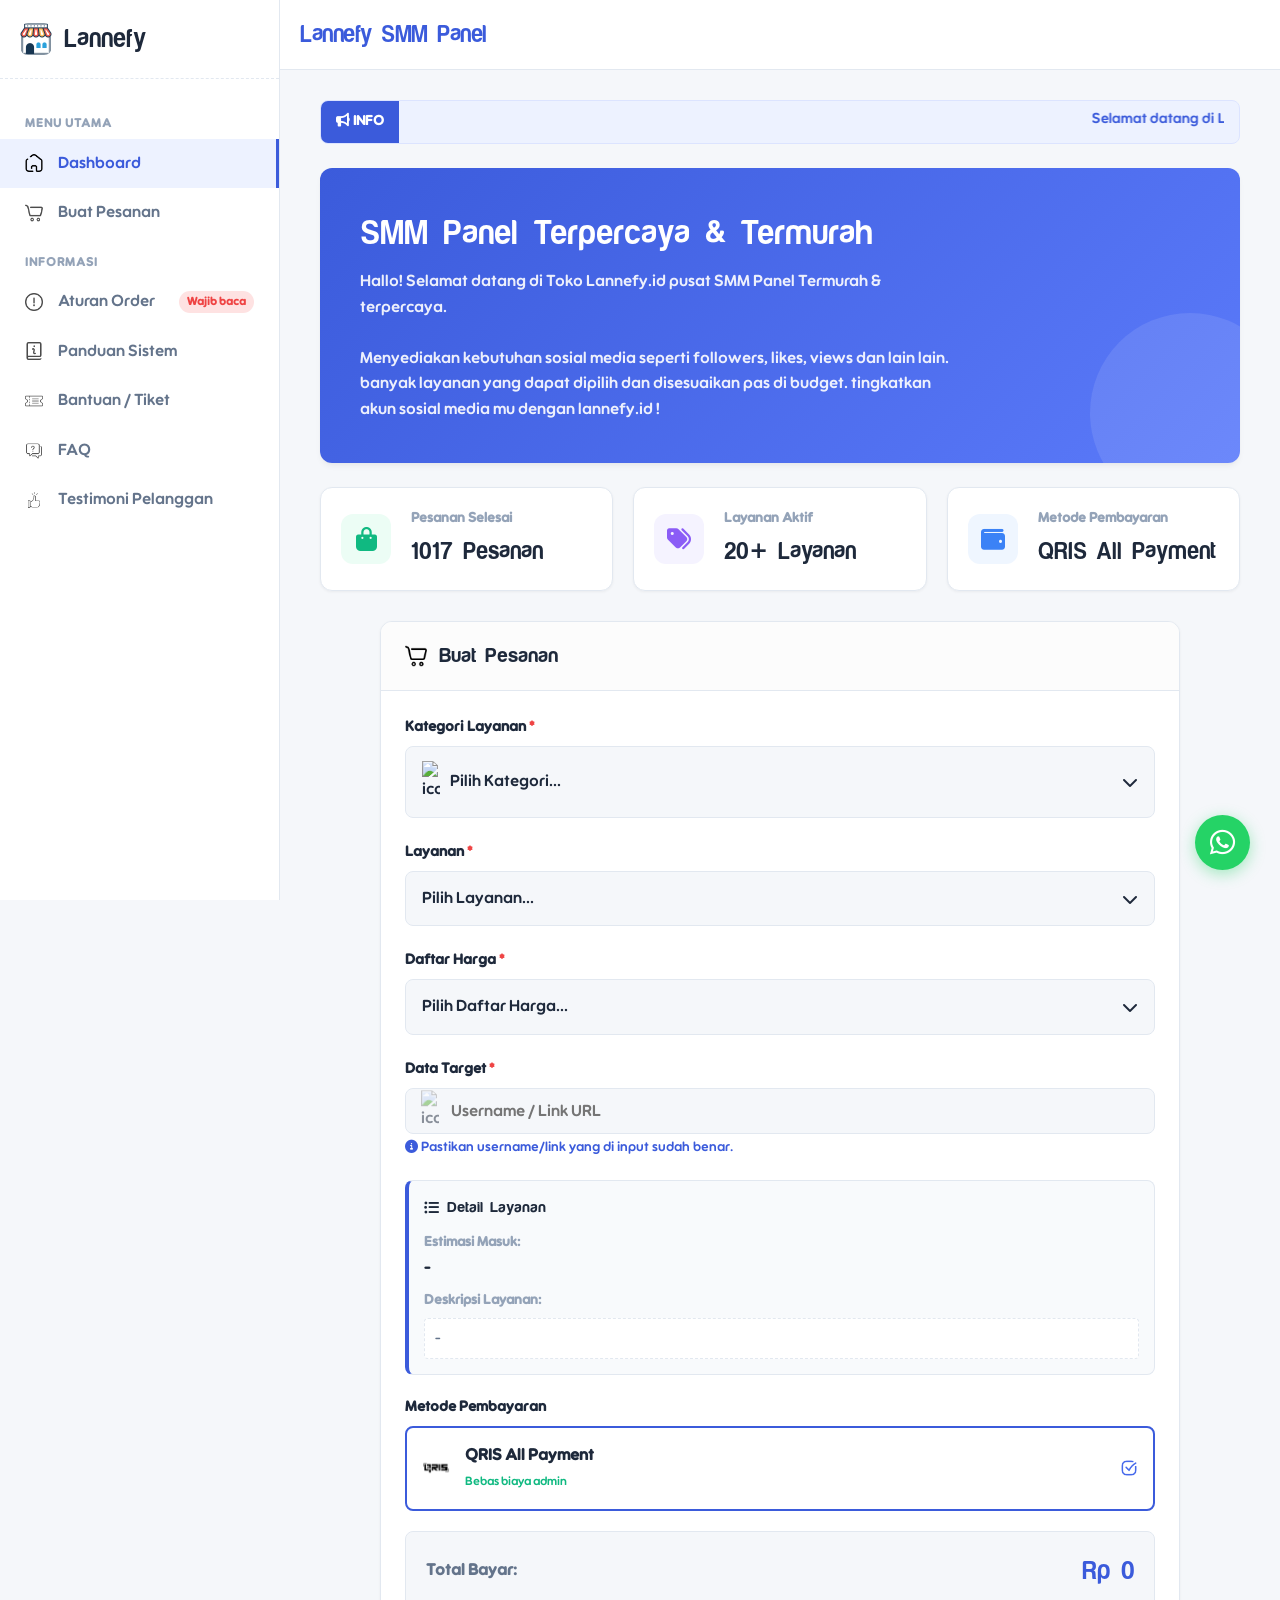
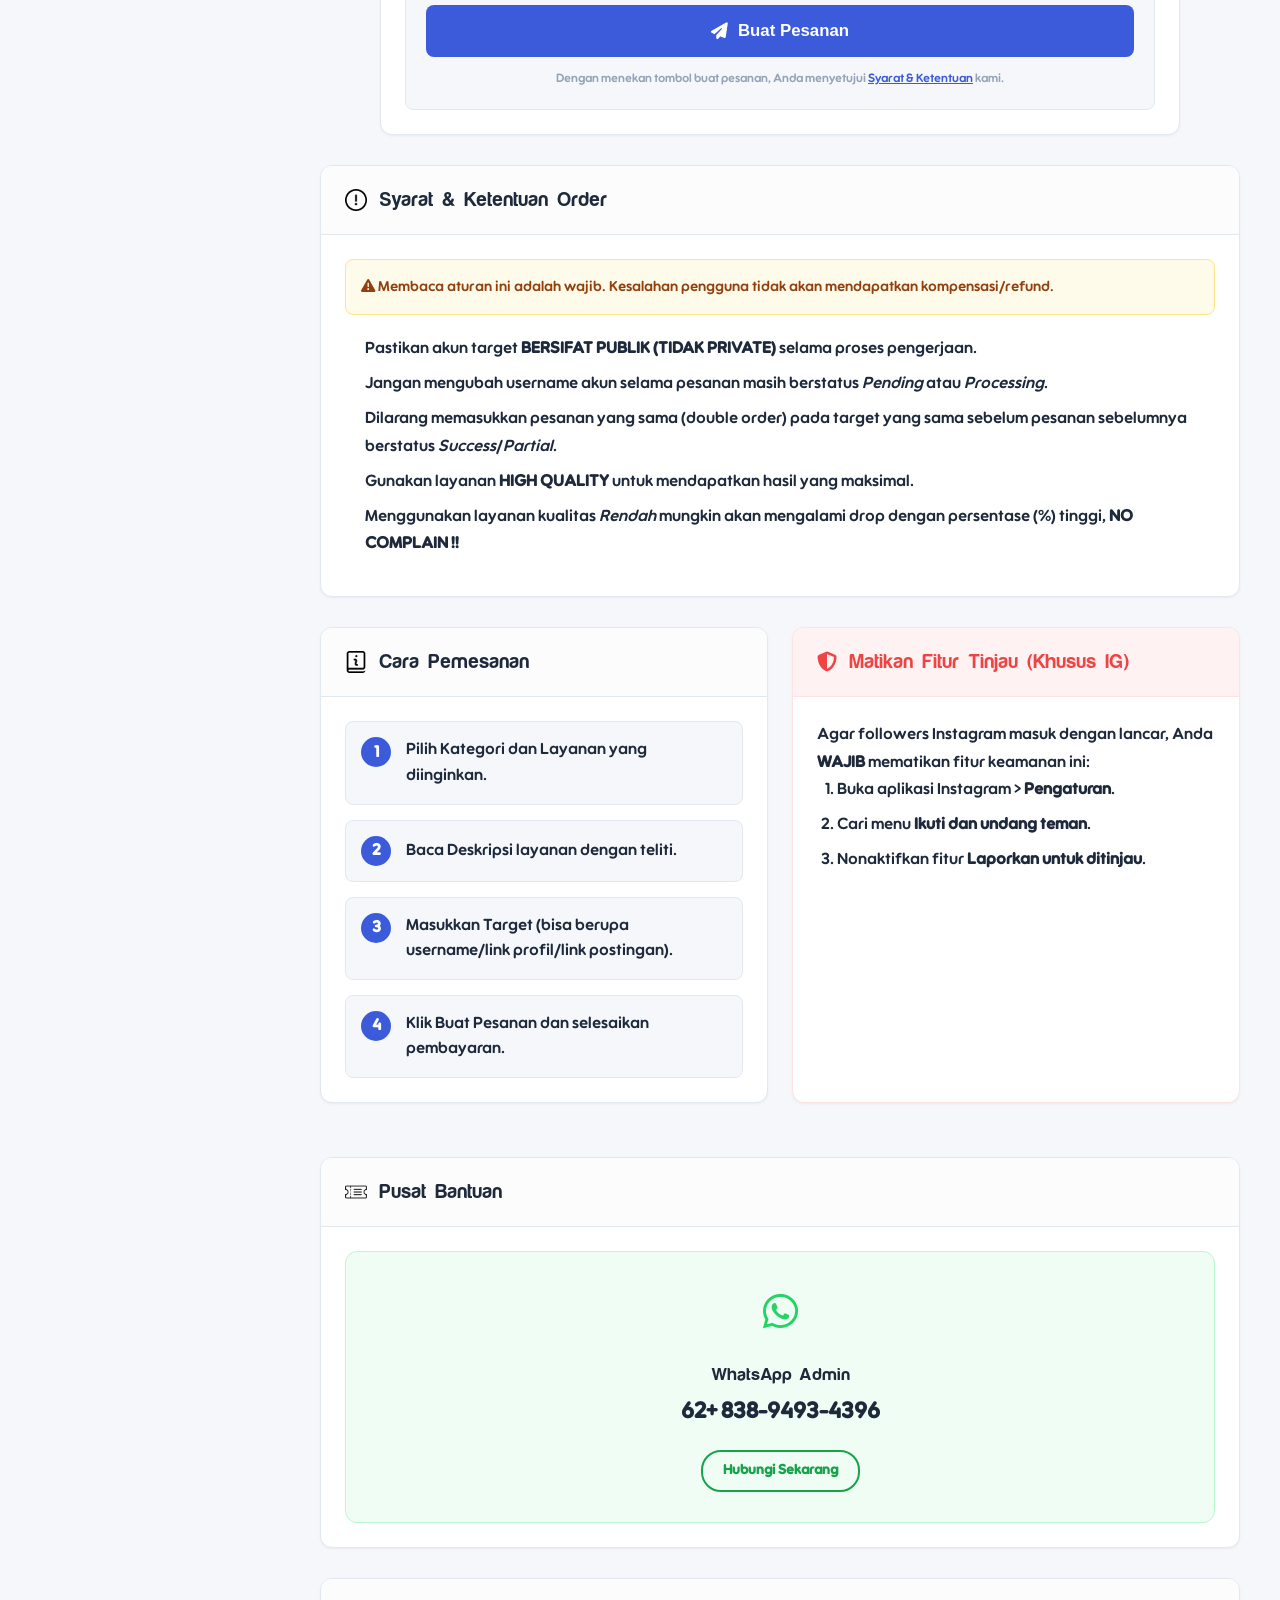
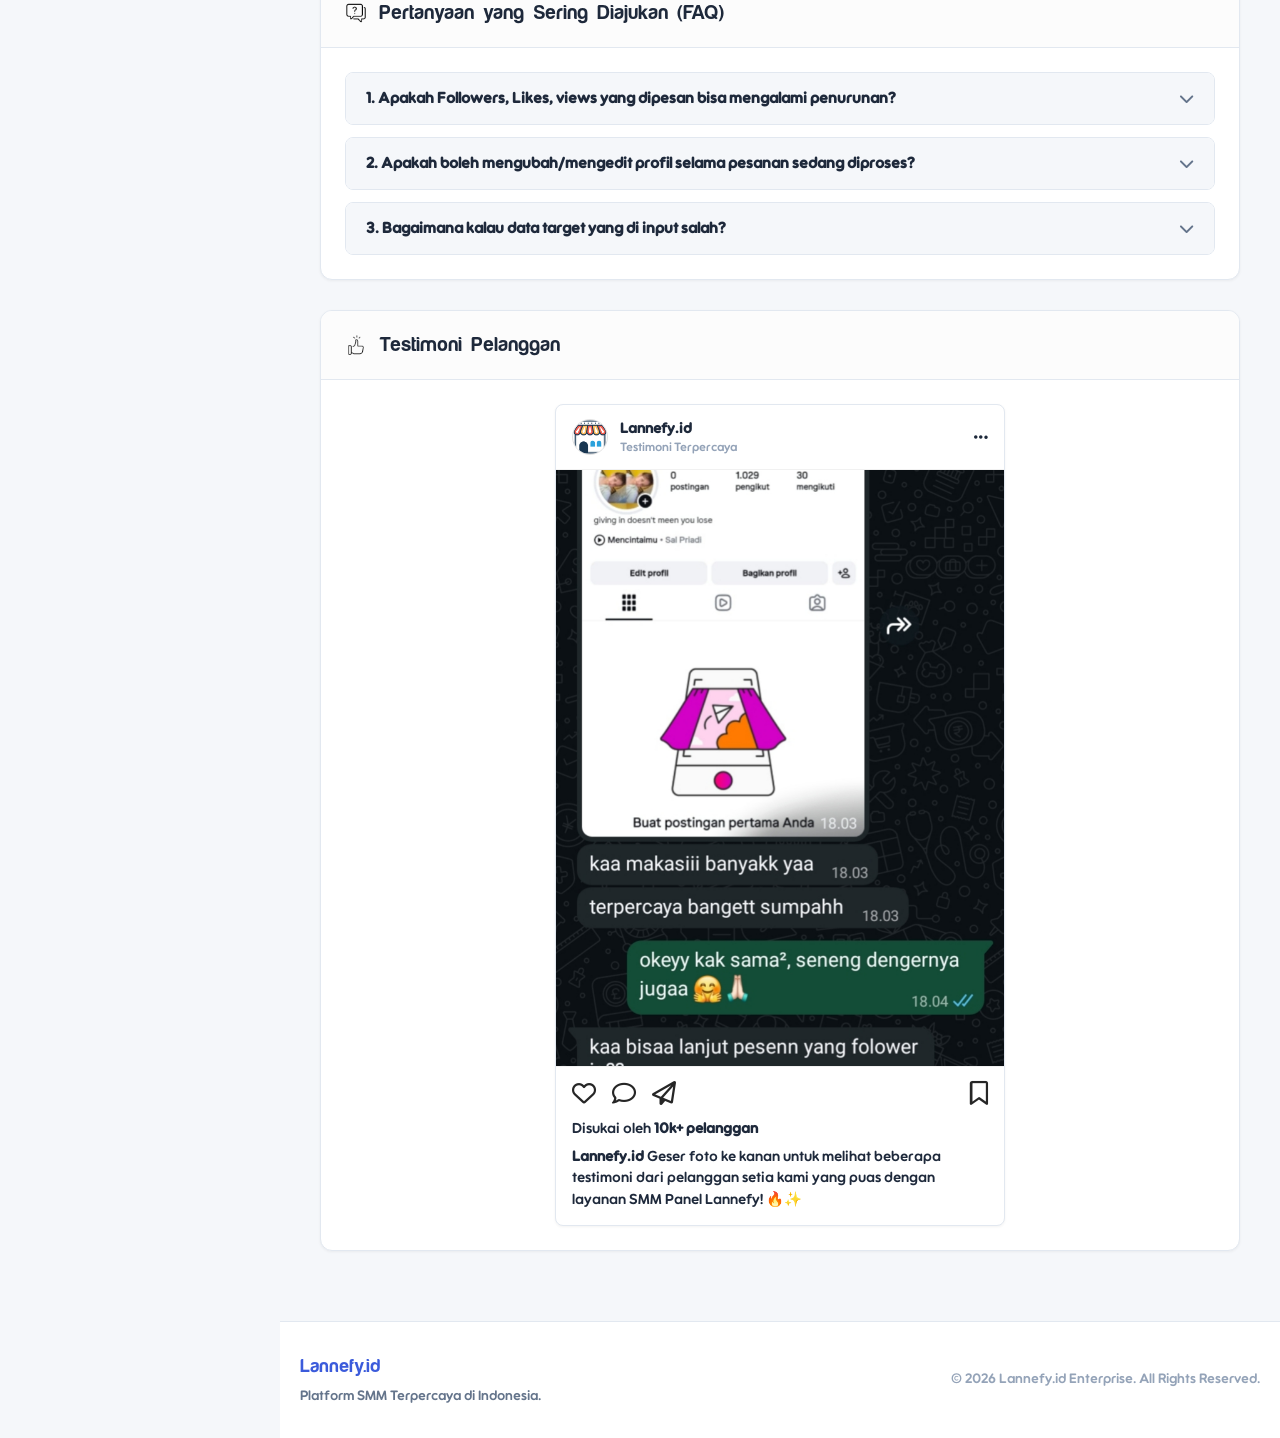
==== commit feee01b0: "Add files via upload" ====
--- a/index.html
+++ b/index.html
@@ -1,4 +1,3 @@
-
 <!DOCTYPE html>
 <html lang="id">
 <head>
@@ -6,24 +5,6 @@
     <meta name="viewport" content="width=device-width, initial-scale=1.0">
     
     <title>Lannefy.id — SMM Panel Termurah & Tercepat untuk Social Media</title>
-    <meta name="title" content="Lannefy.id — SMM Panel Termurah & Tercepat untuk Social Media">
-    <meta name="description" content="Tingkatkan kredibilitas media sosialmu dengan Lannefy.id. Layanan SMM Panel tercepat dan termurah untuk followers, likes, dan optimasi akun secara instan.">
-    <meta name="keywords" content="SMM Panel, Lannefy, Lannefy.id, Beli Followers, Jasa sosmed, jasa tambah followers, SMM murah Indonesia">
-    <meta name="robots" content="index, follow">
-    <meta name="author" content="Lannefy.id">
-
-    <meta property="og:type" content="website">
-    <meta property="og:url" content="https://lannefy.id/">
-    <meta property="og:title" content="Lannefy.id — Solusi Optimasi Media Sosial">
-    <meta property="og:description" content="Layanan SMM Panel termurah dan tercepat. Proses instan untuk kebutuhan followers dan insight sosial media kamu.">
-    <meta property="og:image" content="lannefy.png">
-
-    <meta property="twitter:card" content="summary_large_image">
-    <meta property="twitter:url" content="https://lannefy.id/">
-    <meta property="twitter:title" content="Lannefy.id — Solusi Optimasi Media Sosial">
-    <meta property="twitter:description" content="Layanan SMM Panel termurah dan tercepat untuk followers dan likes.">
-    <meta property="twitter:image" content="lannefy.png">
-
     <link rel="stylesheet" href="css1.css">
     <link rel="stylesheet" href="css2.css">
     <link rel="stylesheet" href="css3.css">
@@ -63,7 +44,6 @@
             <ul>
                 <li><a href="#dashboard" class="active"><img src="pict/home.png" alt="icon"> Dashboard</a></li>
                 <li><a href="#price"><img src="pict/pricelist.png" alt="icon"> Buat Pesanan</a></li>
-                <li><a href="#monitor"><img src="pict/monitor.png" alt="icon"> Monitoring Layanan<span class="nav-badge new">Baru</span> </a></li>
             </ul>
             
             <div class="nav-label">INFORMASI</div>
@@ -253,32 +233,7 @@
             </div>
         </section>
 
-        <section id="monitor" class="content-section">
-            <div class="card table-card">
-                <div class="card-header flex-between">
-                    <h2><img src="pict/monitor.png" alt="icon"> Monitoring Layanan</h2>
-                </div>
-                <div class="table-responsive">
-                    <table class="table-modern">
-                        <thead>
-                            <tr><th>#ID</th><th>Nama Layanan</th><th>Permanent Rate (%)</th><th>Status</th></tr>
-                        </thead>
-                        <tbody>
-                            <tr><td><span class="badge-id">#171</span></td><td><i class="fab fa-instagram text-pink"></i> IG Followers Bot</td><td>50-60% Permanen </td><td><span class="badge bg-success">Aktif</span></td></tr>
-                            <tr><td><span class="badge-id">#172</span></td><td><i class="fab fa-instagram text-pink"></i> IG Followers High Quality</td><td>65-80% Permanen</td><td><span class="badge bg-success">Aktif</span></td></tr>
-                             <tr><td><span class="badge-id">#173</span></td><td><i class="fab fa-instagram text-pink"></i> IG Followers Indo</td><td>80-89% Permanen</td><td><span class="badge bg-success">Aktif</span></td></tr>
-                             <tr><td><span class="badge-id">#174</span></td><td><i class="fab fa-instagram text-pink"></i> IG Like SuperCheap</td><td>65-80% Permanen</td><td><span class="badge bg-success">Aktif</span></td></tr>
-                             <tr><td><span class="badge-id">#175</span></td><td><i class="fab fa-instagram text-pink"></i> IG Like High Quality</td><td>80-90% Permanen</td><td><span class="badge bg-success">Aktif</span></td></tr>
-                            
-                             <tr><td><span class="badge-id">#176</span></td><td><i class="fab fa-tiktok text-dark"></i> TT Like SuperCheap</td><td>80-95% Permanen</td><td><span class="badge bg-success">Aktif</span></td></tr>
-                            <tr><td><span class="badge-id">#177</span></td><td><i class="fab fa-tiktok text-dark"></i> TT Followers High Quality</td><td>70-88% Permanen</td><td><span class="badge bg-success">Aktif</span></td></tr>
-                            <tr><td><span class="badge-id">#178</span></td><td><i class="fab fa-tiktok text-dark"></i> TT Followers Indo High Quality</td><td>85-97% Permanen</td><td><span class="badge bg-success">Aktif</span></td></tr>
-                            
-                        </tbody>
-                    </table>
-                </div>
-            </div>
-        </section>
+       
 
         <section id="kontak" class="content-section">
             <div class="card">
@@ -416,6 +371,35 @@
     </div>
 
     <script src="price.js"></script>
-    <script src="script.js"></script>
+    
+    <script src="https://www.gstatic.com/firebasejs/9.1.0/firebase-app-compat.js"></script>
+<script src="https://www.gstatic.com/firebasejs/9.1.0/firebase-database-compat.js"></script>
+
+<script src="https://www.gstatic.com/firebasejs/9.1.0/firebase-app-compat.js"></script>
+<script src="https://www.gstatic.com/firebasejs/9.1.0/firebase-database-compat.js"></script>
+
+<script>
+  const firebaseConfig = {
+    apiKey: "AIzaSyCEgC-zjiqpPyDze-37BIj3o5DaifN0A5E",
+    authDomain: "lannefyid.firebaseapp.com",
+    databaseURL: "https://lannefyid-default-rtdb.asia-southeast1.firebasedatabase.app",
+    projectId: "lannefyid",
+    storageBucket: "lannefyid.firebasestorage.app",
+    messagingSenderId: "64663199514",
+    appId: "1:64663199514:web:a68833d05fc3876a6696a3"
+  };
+  
+  // Inisialisasi global agar dikenali oleh script.js
+  if (!firebase.apps.length) {
+      firebase.initializeApp(firebaseConfig);
+  }
+  var db = firebase.database(); // Gunakan 'var' agar terbaca secara global
+</script>
+
+
+<script src="script.js"></script>
+
+    
+    
 </body>
 </html>
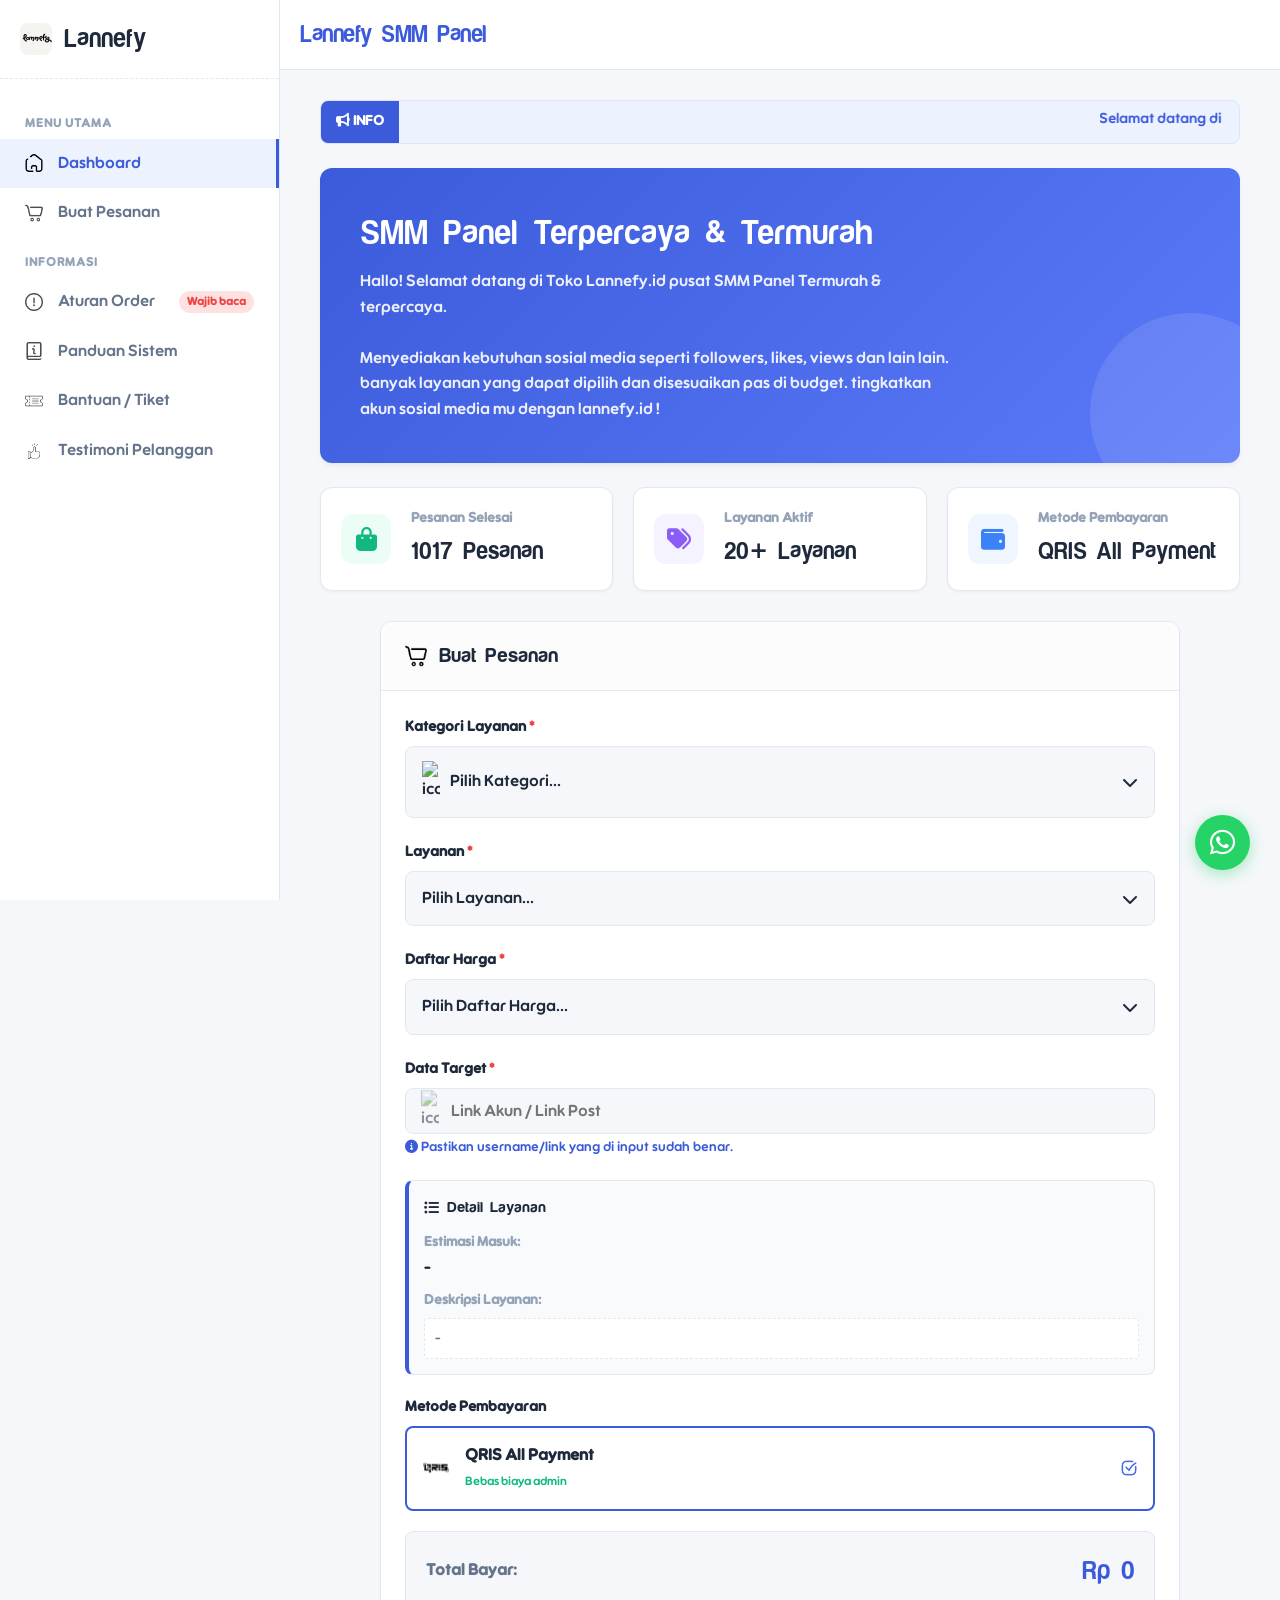
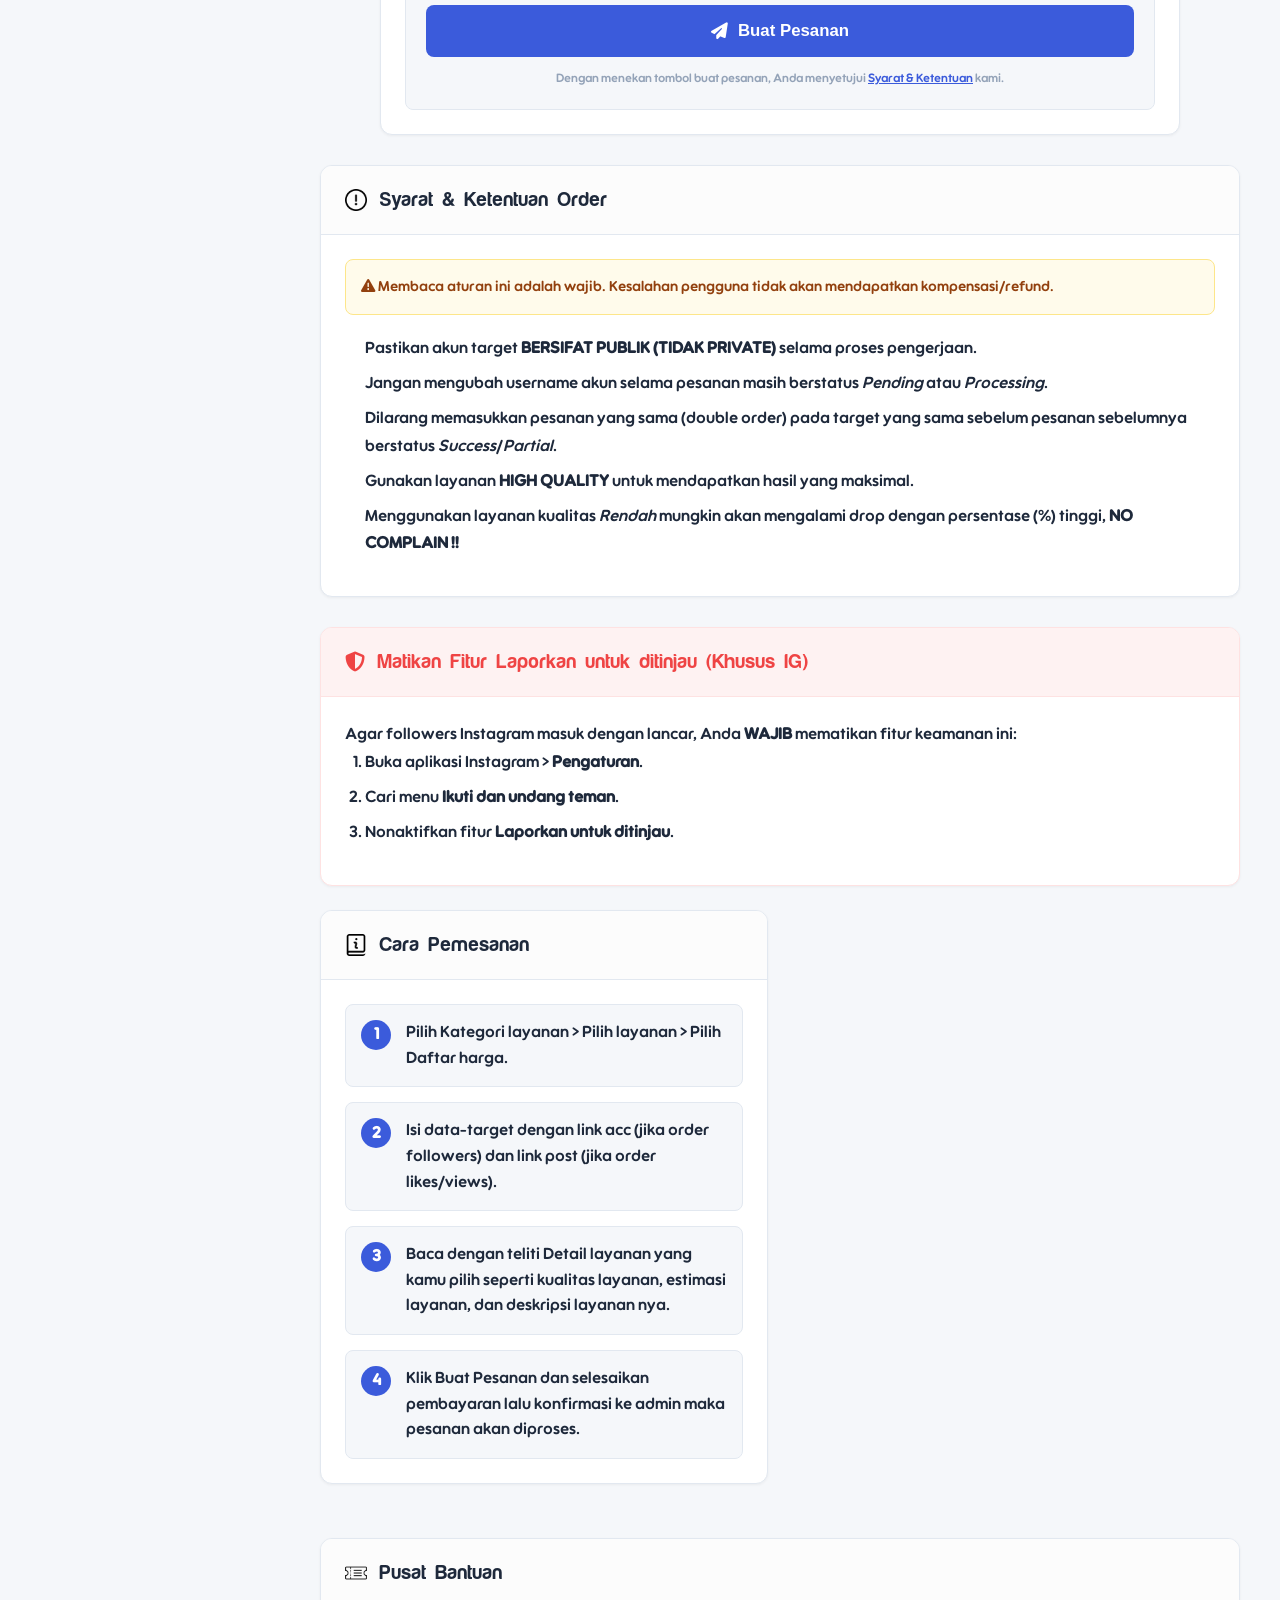
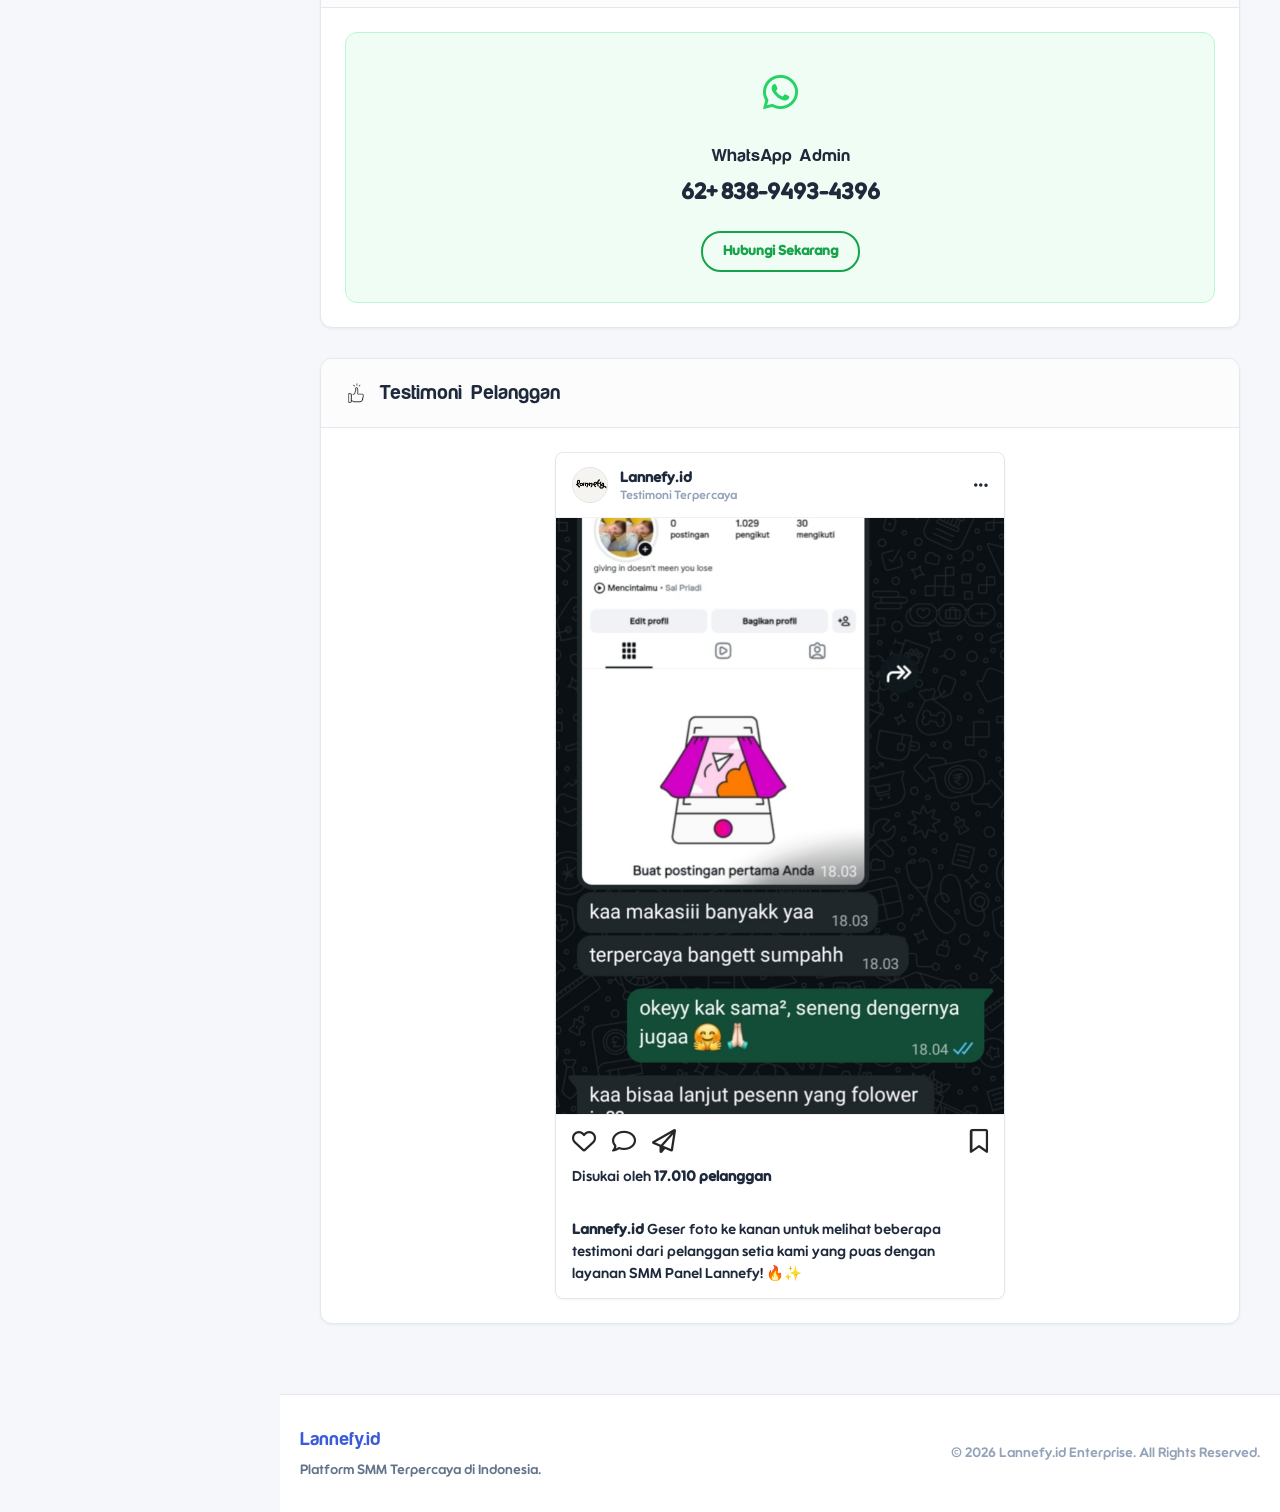
==== commit 6ccda736: "Add files via upload" ====
--- a/index.html
+++ b/index.html
@@ -33,7 +33,7 @@
     <aside class="sidebar" id="sidebar">
         <div class="sidebar-header">
             <div class="brand">
-                <img src="pict/logo.png" alt="Logo" class="sidebar-logo">
+                <img src="lannefy.png" alt="Logo" class="sidebar-logo">
                 <span class="sidebar-title">Lannefy</span>
             </div>
             <button class="close-sidebar" id="closeSidebar">&times;</button>
@@ -51,7 +51,7 @@
                 <li><a href="#aturan"><img src="pict/aturan.png" alt="icon"> Aturan Order  <span class="nav-badge new">Wajib baca</span></a></li>
                 <li><a href="#panduan"><img src="pict/panduan.png" alt="icon"> Panduan Sistem</a></li>
                 <li><a href="#kontak"><img src="pict/kontak.png" alt="icon"> Bantuan / Tiket</a></li>
-                <li><a href="#faq"><img src="pict/faq.png" alt="icon"> FAQ</a></li>
+               
 <li><a href="#testi"><img src="pict/testi.png" alt="icon"> Testimoni Pelanggan</a></li>
 
             </ul>
@@ -141,7 +141,7 @@
                             <label>Data Target <span class="required">*</span></label>
                             <div class="input-icon-wrapper">
                                 <img src="pict/username.png" alt="icon">
-                                <input type="text" id="targetInput" placeholder="Username / Link URL" autocomplete="off">
+                                <input type="text" id="targetInput" placeholder="Link Akun / Link Post" autocomplete="off">
                             </div>
                             <small class="helper-text text-primary"><i class="fas fa-info-circle"></i> Pastikan username/link yang di input sudah benar.</small>
                         </div>
@@ -208,19 +208,10 @@
         </section>
 
         <section id="panduan" class="content-section">
-            <div class="grid-2">
-                <div class="card">
-                    <div class="card-header"><h2><img src="pict/panduan.png" alt="icon"> Cara Pemesanan</h2></div>
-                    <div class="card-body steps-timeline">
-                        <div class="step-item"><div class="step-num">1</div><div class="step-text">Pilih Kategori dan Layanan yang diinginkan.</div></div>
-                        <div class="step-item"><div class="step-num">2</div><div class="step-text">Baca Deskripsi layanan dengan teliti.</div></div>
-                        <div class="step-item"><div class="step-num">3</div><div class="step-text">Masukkan Target (bisa berupa username/link profil/link postingan).</div></div>
-                        <div class="step-item"><div class="step-num">4</div><div class="step-text">Klik Buat Pesanan dan selesaikan pembayaran.</div></div>
-                    </div>
-                </div>
+            
 
                 <div class="card border-danger">
-                    <div class="card-header bg-danger-light"><h2 class="text-danger"><i class="fas fa-shield-alt"></i> Matikan Fitur Tinjau (Khusus IG)</h2></div>
+                    <div class="card-header bg-danger-light"><h2 class="text-danger"><i class="fas fa-shield-alt"></i> Matikan Fitur Laporkan untuk ditinjau (Khusus IG)</h2></div>
                     <div class="card-body content-typography">
                         <p>Agar followers Instagram masuk dengan lancar, Anda <strong>WAJIB</strong> mematikan fitur keamanan ini:</p>
                         <ol>
@@ -231,6 +222,17 @@
                     </div>
                 </div>
             </div>
+        
+        <div class="grid-2">
+                <div class="card">
+                    <div class="card-header"><h2><img src="pict/panduan.png" alt="icon"> Cara Pemesanan</h2></div>
+                    <div class="card-body steps-timeline">
+                        <div class="step-item"><div class="step-num">1</div><div class="step-text">Pilih Kategori layanan > Pilih layanan > Pilih Daftar harga.</div></div>
+                        <div class="step-item"><div class="step-num">2</div><div class="step-text">Isi data-target dengan link acc (jika order followers) dan link post (jika order likes/views).</div></div>
+                        <div class="step-item"><div class="step-num">3</div><div class="step-text">Baca dengan teliti Detail layanan yang kamu pilih seperti kualitas layanan, estimasi layanan, dan deskripsi layanan nya.</div></div>
+                        <div class="step-item"><div class="step-num">4</div><div class="step-text">Klik Buat Pesanan dan selesaikan pembayaran lalu konfirmasi ke admin maka pesanan akan diproses.</div></div>
+                    </div>
+                </div>
         </section>
 
        
@@ -251,44 +253,7 @@
             </div>
         </section>
         
-                <section id="faq" class="content-section">
-            <div class="card">
-                <div class="card-header">
-                    <h2><img src="pict/faq.png" alt="icon"> Pertanyaan yang Sering Diajukan (FAQ)</h2>
-                </div>
-                <div class="card-body">
-                    <div class="accordion-container">
-                        <div class="accordion-item">
-                            <button class="accordion-header">
-                                <span>1. Apakah Followers, Likes, views yang dipesan bisa mengalami penurunan?</span>
-                                <i class="fas fa-chevron-down"></i>
-                            </button>
-                            <div class="accordion-content">
-                                <p>Ya, tingkat penurunan dapat dilihat di deskripsi layanan. semakin rendah kualitasnya semakin cepat/banyak nurun nya. gunakan layanan <strong>Indo</strong> untuk meminimalisir penurunan. persentase permanen followers indo = 89-95% (Tinggi)</p>
-                            </div>
-                        </div>
-                        <div class="accordion-item">
-                            <button class="accordion-header">
-                                <span>2. Apakah boleh mengubah/mengedit profil selama pesanan sedang diproses?</span>
-                                <i class="fas fa-chevron-down"></i>
-                            </button>
-                            <div class="accordion-content">
-                                <p>Tidak boleh, selama pesanan sedang di proses tidak boleh mengubah apapun yang terdapat pada profil akun, mencakup seperti : username/nama, bio, foto profil, dll.</p>
-                            </div>
-                        </div>
-                        <div class="accordion-item">
-                            <button class="accordion-header">
-                                <span>3. Bagaimana kalau data target yang di input salah?</span>
-                                <i class="fas fa-chevron-down"></i>
-                            </button>
-                            <div class="accordion-content">
-                                <p>Pesanan akan dianggap selesai dan tidak ada refund jika kesalahan dari pihak pembeli, No Complain.</p>
-                            </div>
-                        </div>
-                    </div>
-                </div>
-            </div>
-        </section>
+                
 
         <section id="testi" class="content-section">
             <div class="card">
@@ -298,7 +263,7 @@
                 <div class="card-body">
                     <div class="ig-post-container">
                         <div class="ig-post-header">
-                            <img src="pict/logo.png" alt="Profile" class="ig-profile-pic">
+                            <img src="lannefy.png" alt="Profile" class="ig-profile-pic">
                             <div class="ig-user-info">
                                 <span class="ig-username">Lannefy.id</span>
                                 <span class="ig-location">Testimoni Terpercaya</span>
@@ -332,7 +297,8 @@
                                 </div>
                                 <i class="far fa-bookmark"></i>
                             </div>
-                            <div class="ig-likes">Disukai oleh <strong>10k+ pelanggan</strong></div>
+                            <div class="ig-likes">Disukai oleh <strong>17.010 pelanggan</strong></div>
+                            <br>
                             <div class="ig-caption">
                                 <strong>Lannefy.id</strong> Geser foto ke kanan untuk melihat beberapa testimoni dari pelanggan setia kami yang puas dengan layanan SMM Panel Lannefy! 🔥✨
                             </div>
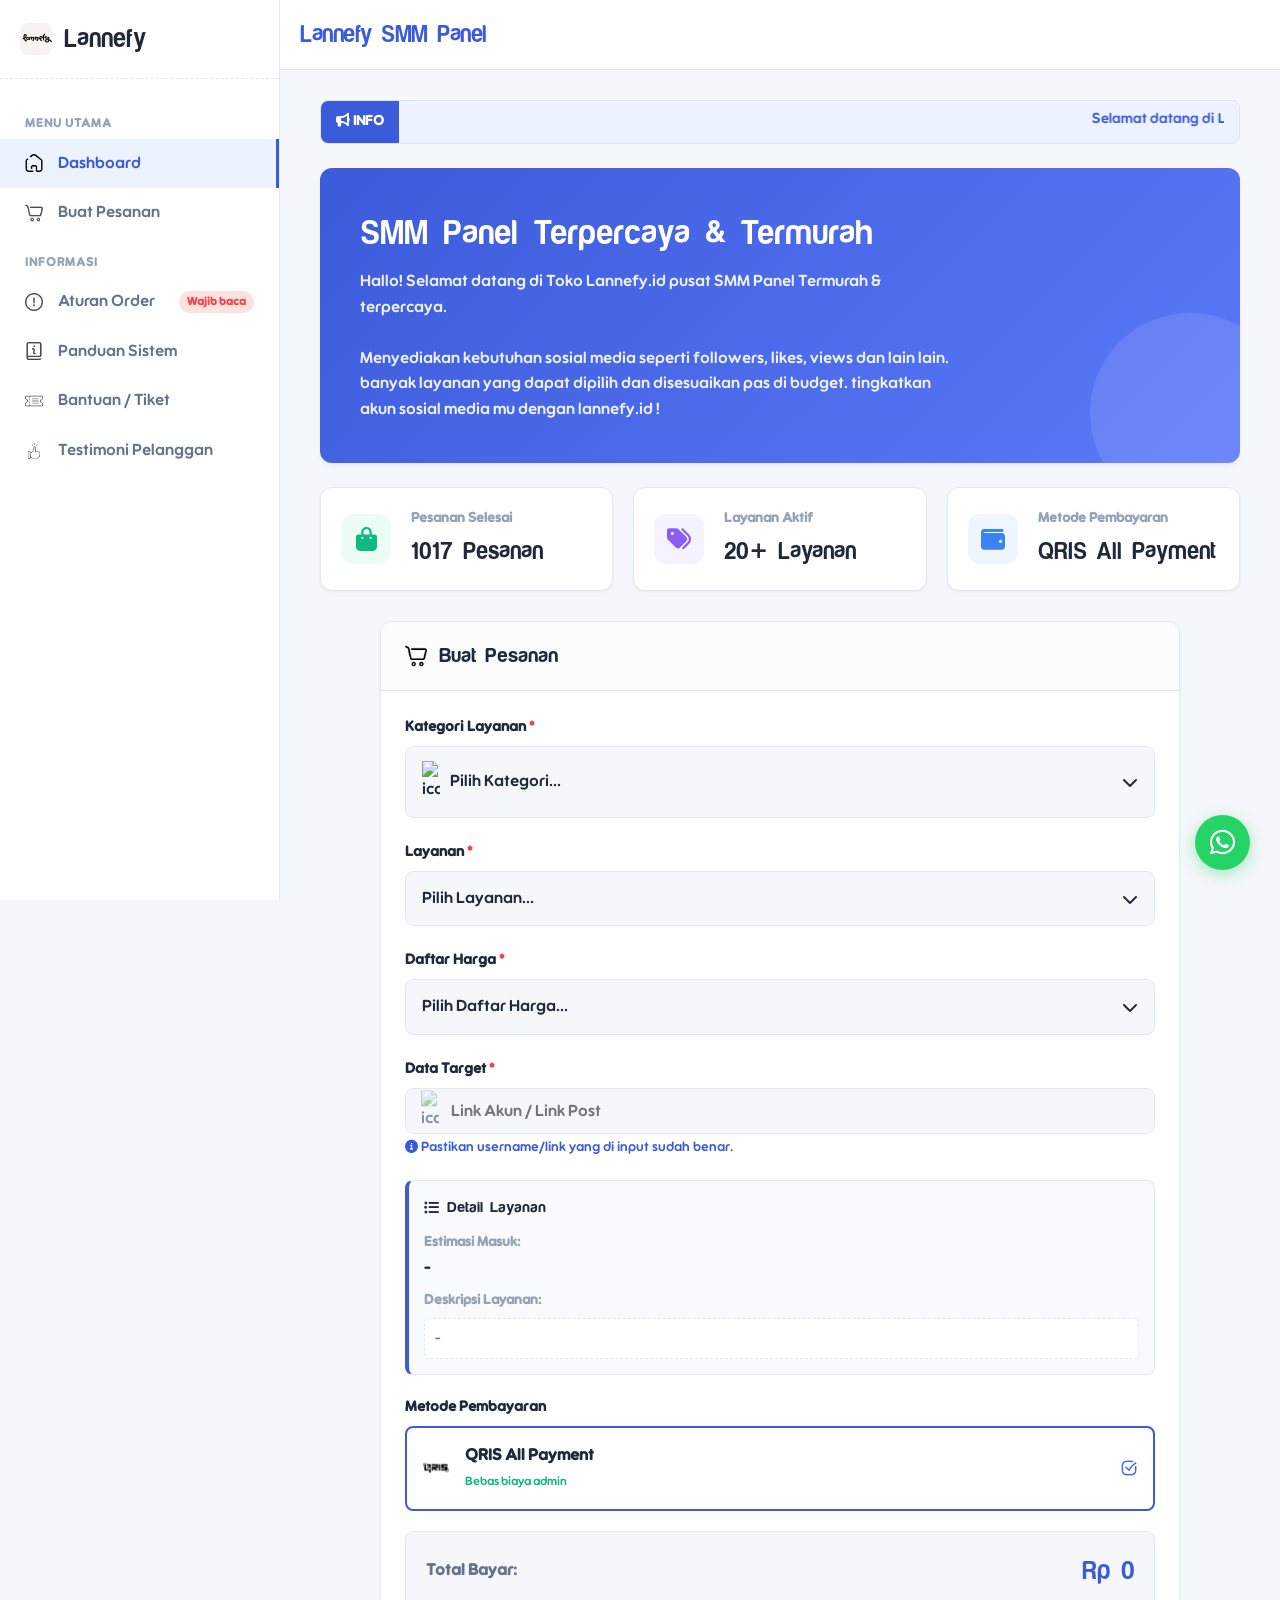
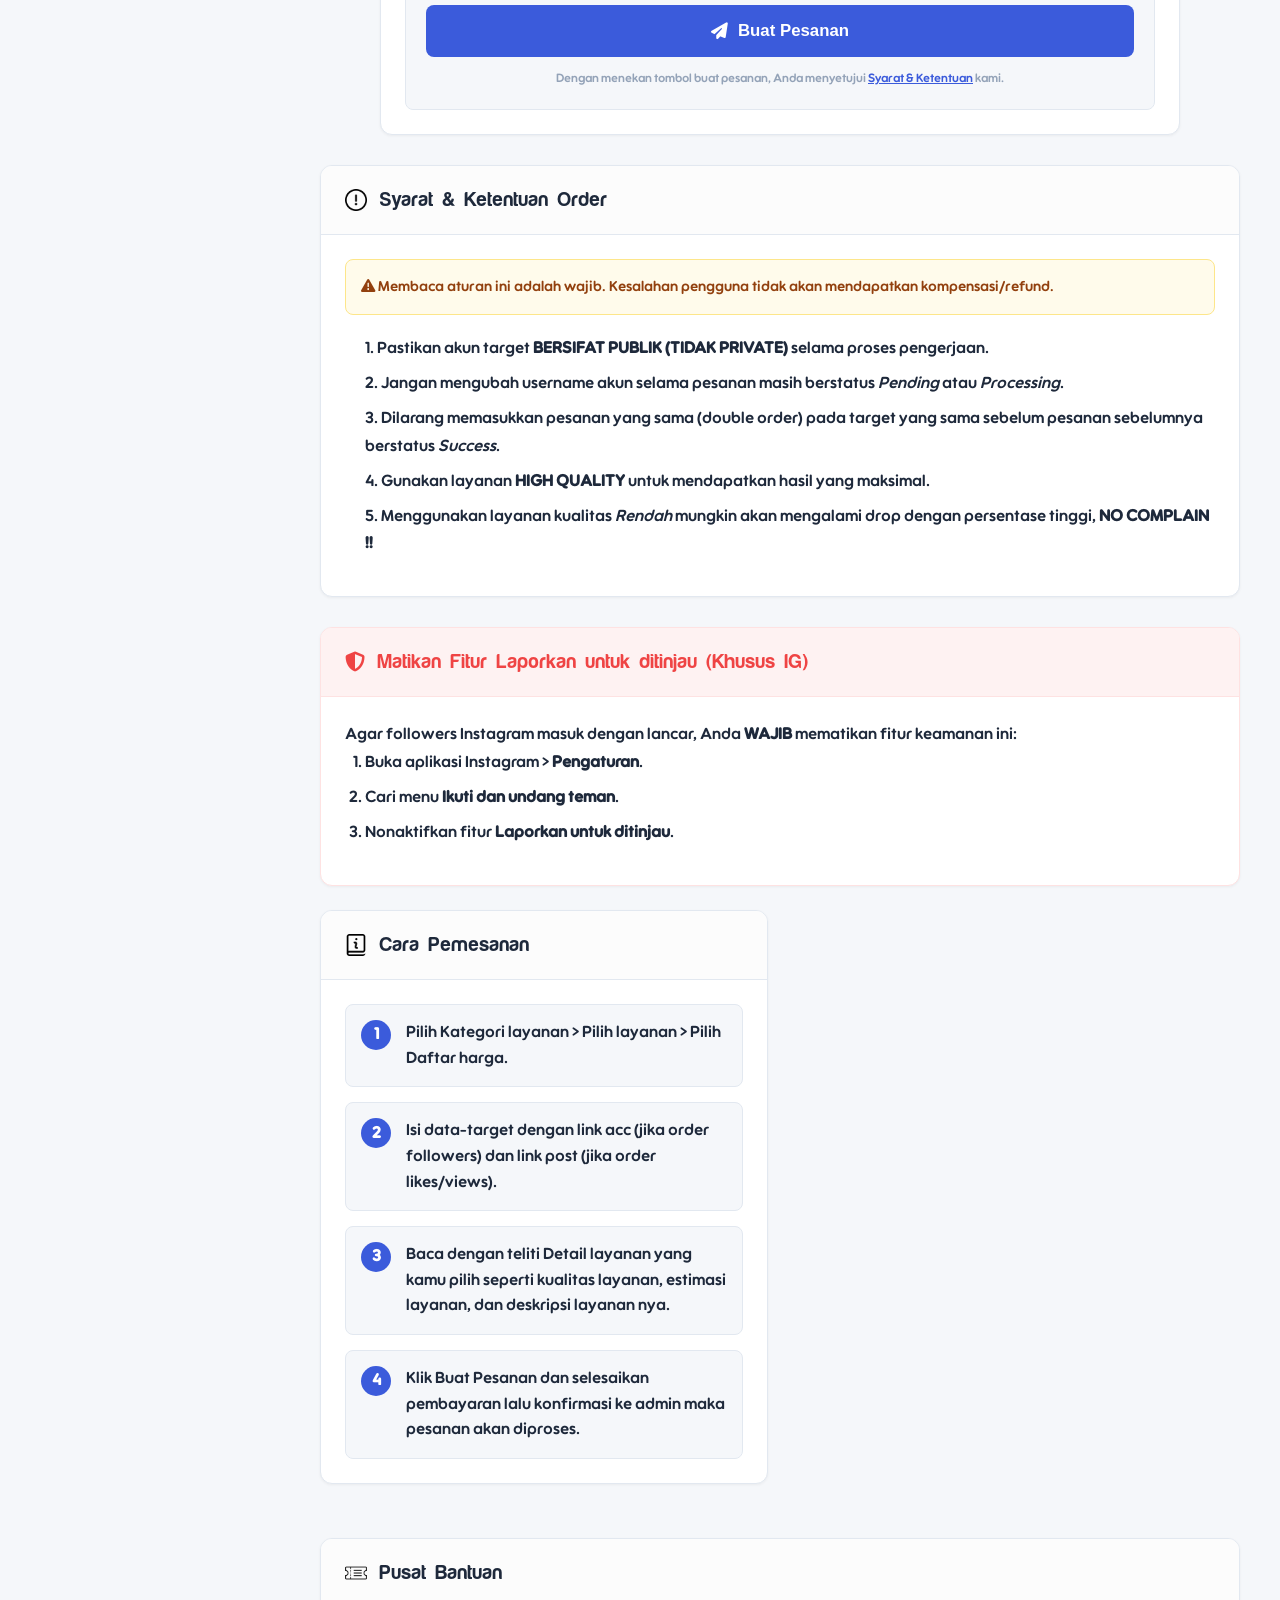
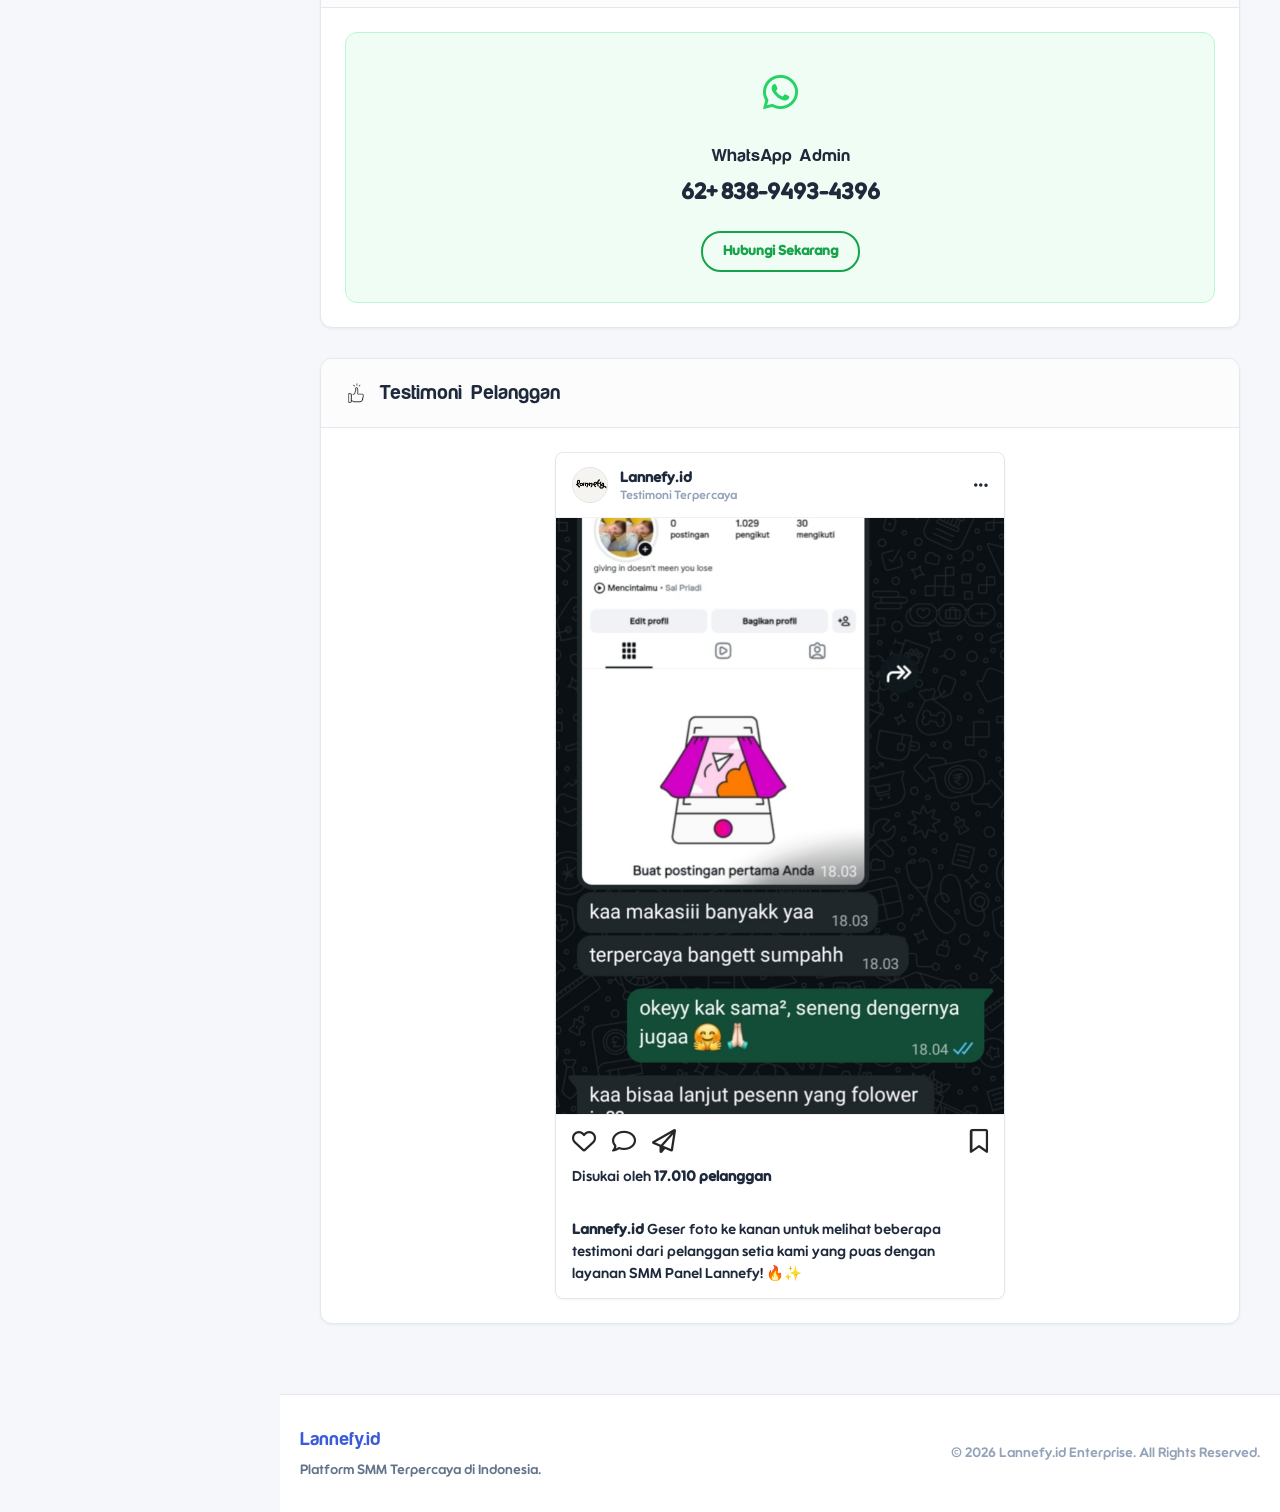
==== commit 81b31602: "Add files via upload" ====
--- a/index.html
+++ b/index.html
@@ -197,11 +197,11 @@
                         <i class="fas fa-exclamation-triangle"></i> Membaca aturan ini adalah wajib. Kesalahan pengguna tidak akan mendapatkan kompensasi/refund.
                     </div>
                     <ul>
-                        <li>Pastikan akun target <strong>BERSIFAT PUBLIK (TIDAK PRIVATE)</strong> selama proses pengerjaan.</li>
-                        <li>Jangan mengubah username akun selama pesanan masih berstatus <em>Pending</em> atau <em>Processing</em>.</li>
-                        <li>Dilarang memasukkan pesanan yang sama (double order) pada target yang sama sebelum pesanan sebelumnya berstatus <em>Success</em>/<em>Partial</em>.</li>
-                        <li>Gunakan layanan <strong>HIGH QUALITY</strong> untuk mendapatkan hasil yang maksimal.</li>
-                        <li>Menggunakan layanan kualitas <em>Rendah</em> mungkin akan mengalami drop dengan persentase (%) tinggi, <strong>NO COMPLAIN !!</strong></li>
+                        <li>1. Pastikan akun target <strong>BERSIFAT PUBLIK (TIDAK PRIVATE)</strong> selama proses pengerjaan.</li>
+                        <li>2. Jangan mengubah username akun selama pesanan masih berstatus <em>Pending</em> atau <em>Processing</em>.</li>
+                        <li>3. Dilarang memasukkan pesanan yang sama (double order) pada target yang sama sebelum pesanan sebelumnya berstatus <em>Success</em>.</li>
+                        <li>4. Gunakan layanan <strong>HIGH QUALITY</strong> untuk mendapatkan hasil yang maksimal.</li>
+                        <li>5. Menggunakan layanan kualitas <em>Rendah</em> mungkin akan mengalami drop dengan persentase tinggi, <strong>NO COMPLAIN !!</strong></li>
                     </ul>
                 </div>
             </div>
@@ -323,8 +323,8 @@
 
     <div class="modal-overlay" id="orderModal">
         <div class="modal-card card-appear">
-            <div class="modal-icon processing"><i class="fas fa-cogs fa-spin"></i></div>
-            <h3>Mengalihkan ke halaman pembayaran</h3>
+            <div class="modal-icon processing"><i class="fas fa-cart-shopping cart-moving"></i></div>
+            <h3>Memuat Pesanan</h3>
             <p class="modal-desc">Pesanan sedang dibuat, mohon tunggu...</p>
             <div class="progress-wrap">
                 <div class="progress-bar-container"><div class="progress-bar-fill" id="progressBar"></div></div>
--- a/css5.css
+++ b/css5.css
@@ -40,3 +40,19 @@
 }
 .toast.show { transform: translateX(0); }
 .toast i { color: var(--success); font-size: 1.2rem; }
+
+/* Animasi Keranjang Belanja Loading */
+.cart-moving {
+    display: inline-block;
+    animation: pushCart 0.8s ease-in-out infinite alternate;
+}
+
+@keyframes pushCart {
+    0% {
+        transform: translateX(-8px) rotate(-5deg);
+    }
+    100% {
+        transform: translateX(8px) rotate(5deg);
+    }
+}
+
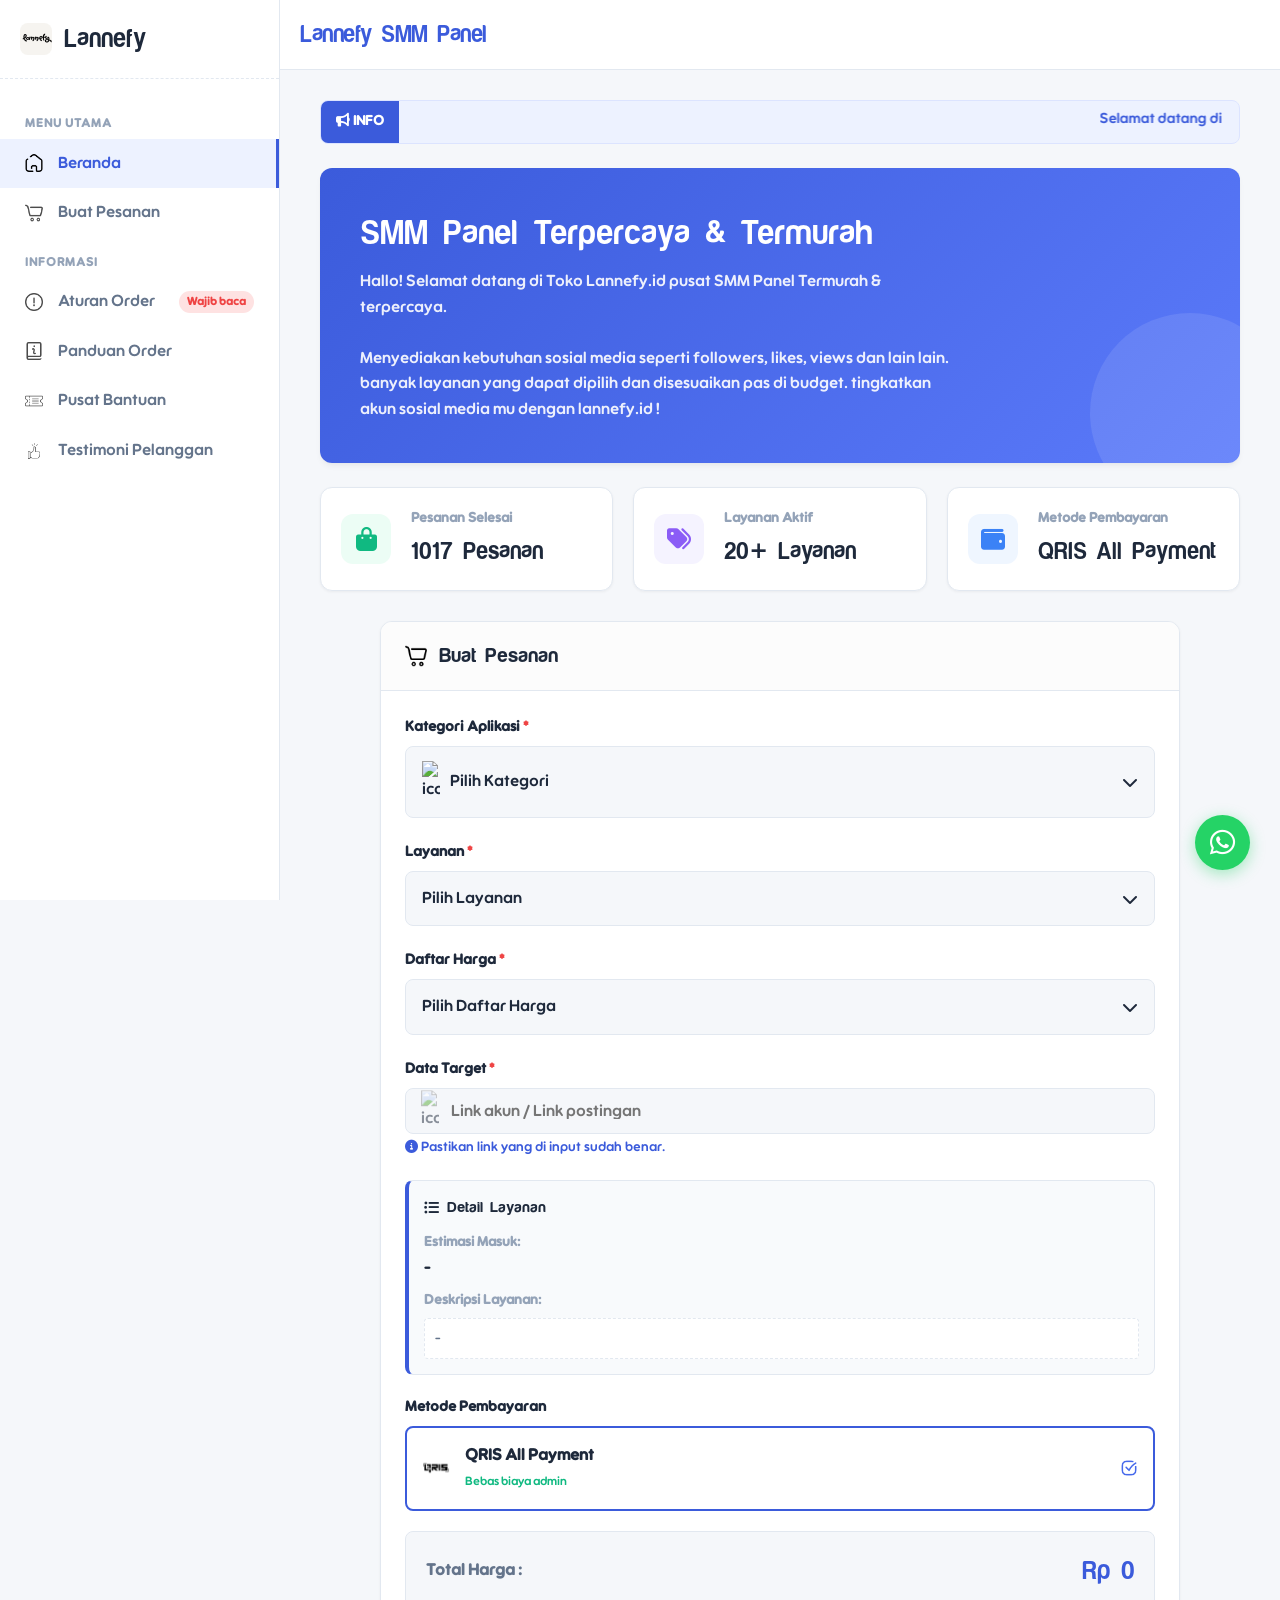
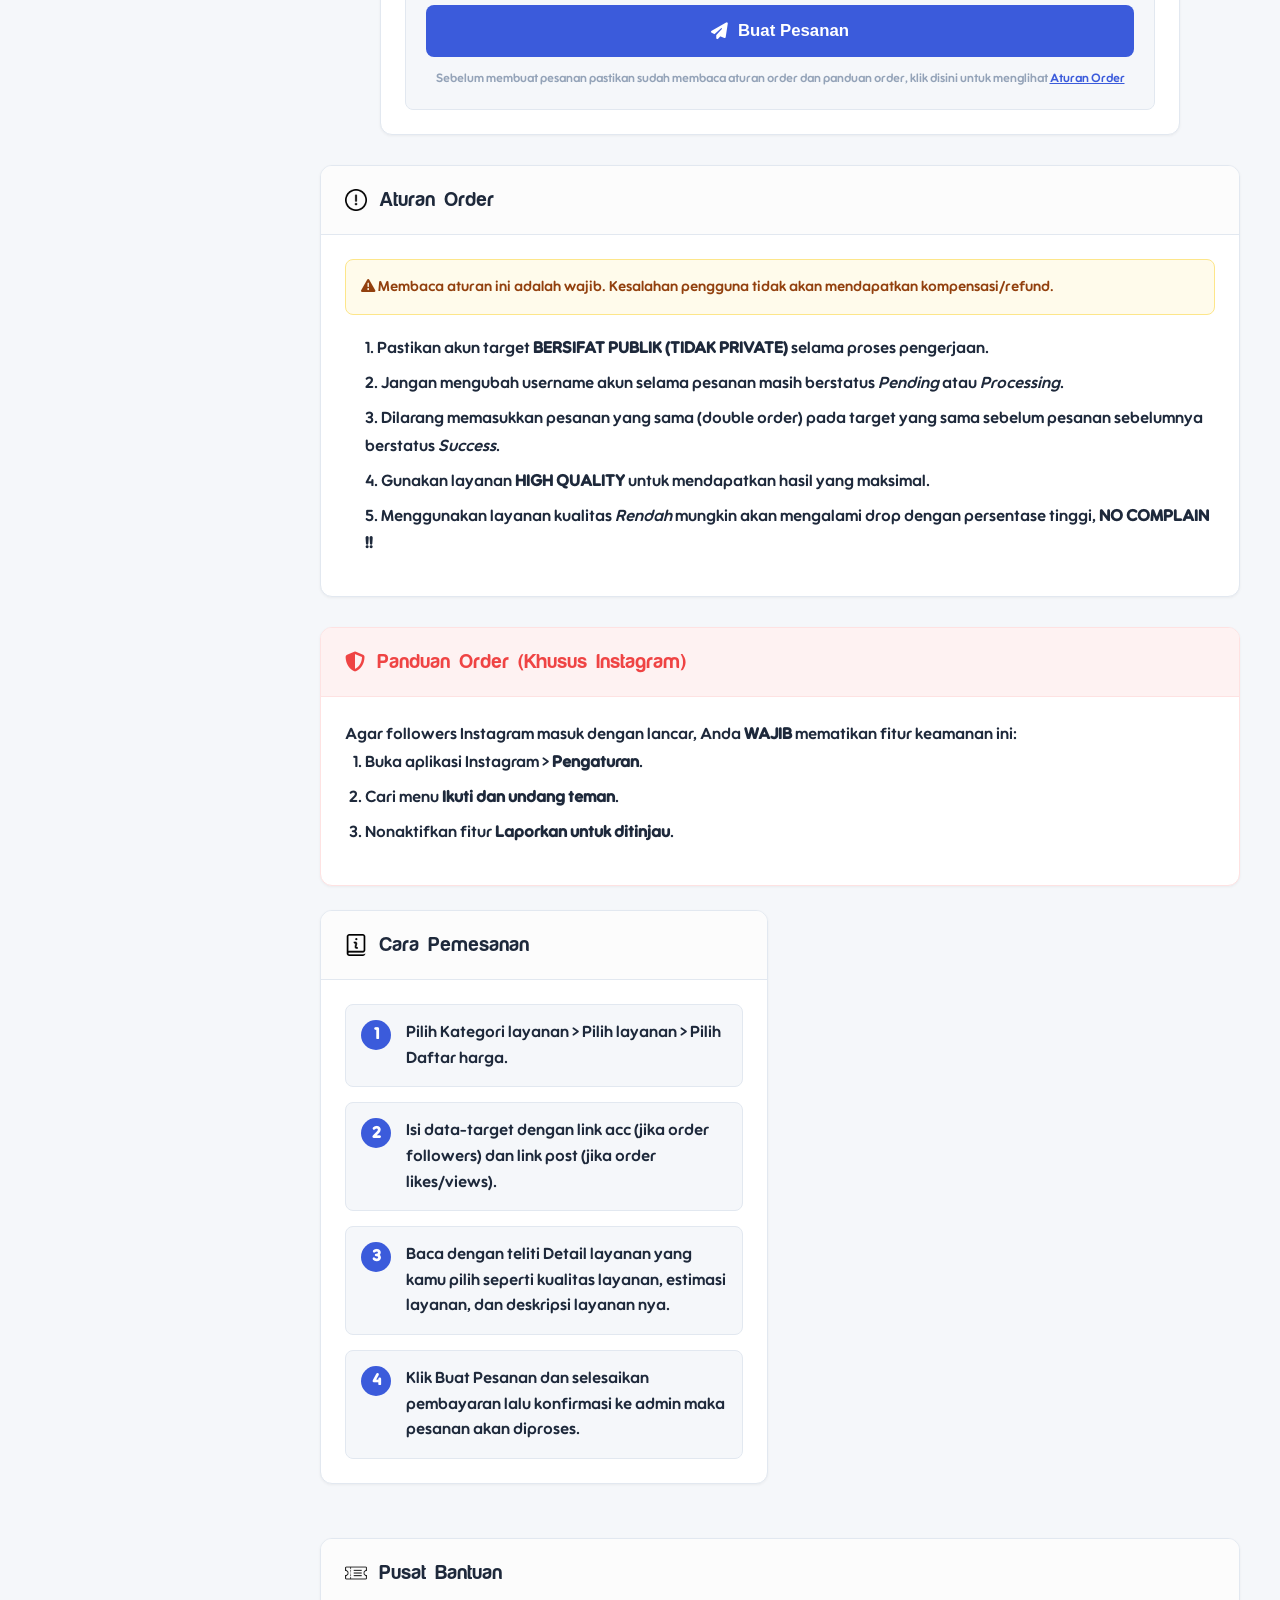
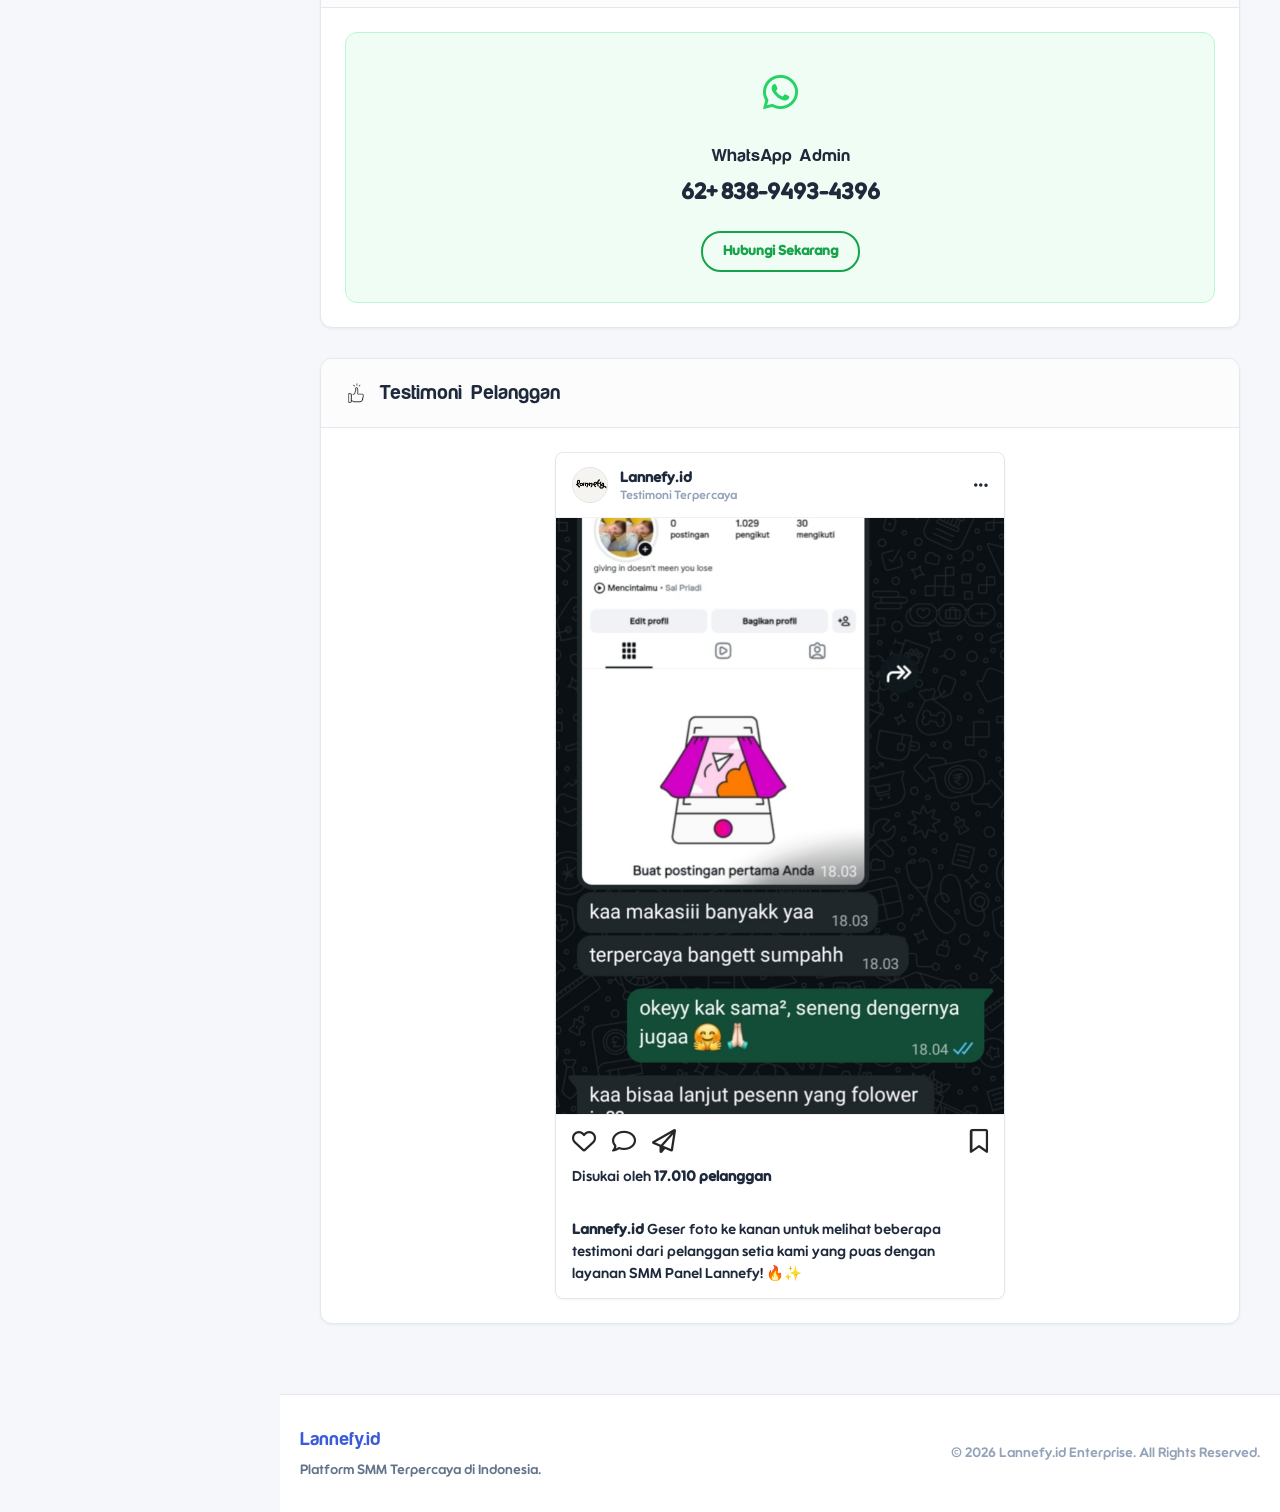
==== commit 4967d87a: "Add files via upload" ====
--- a/index.html
+++ b/index.html
@@ -42,15 +42,15 @@
         <nav class="sidebar-nav">
             <div class="nav-label">MENU UTAMA</div>
             <ul>
-                <li><a href="#dashboard" class="active"><img src="pict/home.png" alt="icon"> Dashboard</a></li>
+                <li><a href="#dashboard" class="active"><img src="pict/home.png" alt="icon"> Beranda</a></li>
                 <li><a href="#price"><img src="pict/pricelist.png" alt="icon"> Buat Pesanan</a></li>
             </ul>
             
             <div class="nav-label">INFORMASI</div>
             <ul>
                 <li><a href="#aturan"><img src="pict/aturan.png" alt="icon"> Aturan Order  <span class="nav-badge new">Wajib baca</span></a></li>
-                <li><a href="#panduan"><img src="pict/panduan.png" alt="icon"> Panduan Sistem</a></li>
-                <li><a href="#kontak"><img src="pict/kontak.png" alt="icon"> Bantuan / Tiket</a></li>
+                <li><a href="#panduan"><img src="pict/panduan.png" alt="icon"> Panduan Order</a></li>
+                <li><a href="#kontak"><img src="pict/kontak.png" alt="icon"> Pusat Bantuan</a></li>
                
 <li><a href="#testi"><img src="pict/testi.png" alt="icon"> Testimoni Pelanggan</a></li>
 
@@ -105,10 +105,10 @@
                     
                     <form id="orderForm" class="card-body">
                         <div class="form-group">
-                            <label>Kategori Layanan <span class="required">*</span></label>
+                            <label>Kategori Aplikasi <span class="required">*</span></label>
                             <div class="custom-dropdown" id="categoryDropdown">
                                 <div class="dropdown-selected">
-                                    <span><img src="pict/option.png" alt="icon"> Pilih Kategori...</span>
+                                    <span><img src="pict/option.png" alt="icon"> Pilih Kategori</span>
                                     <i class="fas fa-chevron-down"></i>
                                 </div>
                                 <div class="dropdown-options" id="categoryOptions"></div>
@@ -119,7 +119,7 @@
                             <label>Layanan <span class="required">*</span></label>
                             <div class="custom-dropdown" id="serviceDropdown">
                                 <div class="dropdown-selected">
-                                    <span>Pilih Layanan...</span>
+                                    <span>Pilih Layanan</span>
                                     <i class="fas fa-chevron-down"></i>
                                 </div>
                                 <div class="dropdown-options" id="serviceOptions"></div>
@@ -130,7 +130,7 @@
                             <label>Daftar Harga <span class="required">*</span></label>
                             <div class="custom-dropdown" id="packageDropdown">
                                 <div class="dropdown-selected">
-                                    <span>Pilih Daftar Harga...</span>
+                                    <span>Pilih Daftar Harga</span>
                                     <i class="fas fa-chevron-down"></i>
                                 </div>
                                 <div class="dropdown-options" id="packageOptions"></div>
@@ -141,9 +141,9 @@
                             <label>Data Target <span class="required">*</span></label>
                             <div class="input-icon-wrapper">
                                 <img src="pict/username.png" alt="icon">
-                                <input type="text" id="targetInput" placeholder="Link Akun / Link Post" autocomplete="off">
-                            </div>
-                            <small class="helper-text text-primary"><i class="fas fa-info-circle"></i> Pastikan username/link yang di input sudah benar.</small>
+                                <input type="text" id="targetInput" placeholder="Link akun / Link postingan" autocomplete="off">
+                            </div>
+                            <small class="helper-text text-primary"><i class="fas fa-info-circle"></i> Pastikan link yang di input sudah benar.</small>
                         </div>
 
                         <div class="service-info-box" id="serviceInfoBox">
@@ -173,13 +173,13 @@
 
                         <div class="checkout-summary" id="submitGroup">
                             <div class="summary-row">
-                                <span>Total Bayar:</span>
+                                <span>Total Harga :</span>
                                 <h3 id="totalPayText" class="text-primary">Rp 0</h3>
                             </div>
                             <button type="submit" class="btn-primary mt-15">
                                 <i class="fas fa-paper-plane"></i> Buat Pesanan
                             </button>
-                            <p class="agreement-text">Dengan menekan tombol buat pesanan, Anda menyetujui <a href="#aturan">Syarat & Ketentuan</a> kami.</p>
+                            <p class="agreement-text">Sebelum membuat pesanan pastikan sudah membaca aturan order dan panduan order, klik disini untuk menglihat <a href="#aturan">Aturan Order</a></p>
                         </div>
                     </form>
                 </div>
@@ -190,7 +190,7 @@
         <section id="aturan" class="content-section">
             <div class="card">
                 <div class="card-header">
-                    <h2><img src="pict/aturan.png" alt="icon"> Syarat & Ketentuan Order</h2>
+                    <h2><img src="pict/aturan.png" alt="icon"> Aturan Order</h2>
                 </div>
                 <div class="card-body content-typography">
                     <div class="alert alert-warning">
@@ -211,7 +211,7 @@
             
 
                 <div class="card border-danger">
-                    <div class="card-header bg-danger-light"><h2 class="text-danger"><i class="fas fa-shield-alt"></i> Matikan Fitur Laporkan untuk ditinjau (Khusus IG)</h2></div>
+                    <div class="card-header bg-danger-light"><h2 class="text-danger"><i class="fas fa-shield-alt"></i> Panduan Order (Khusus Instagram)</h2></div>
                     <div class="card-body content-typography">
                         <p>Agar followers Instagram masuk dengan lancar, Anda <strong>WAJIB</strong> mematikan fitur keamanan ini:</p>
                         <ol>
